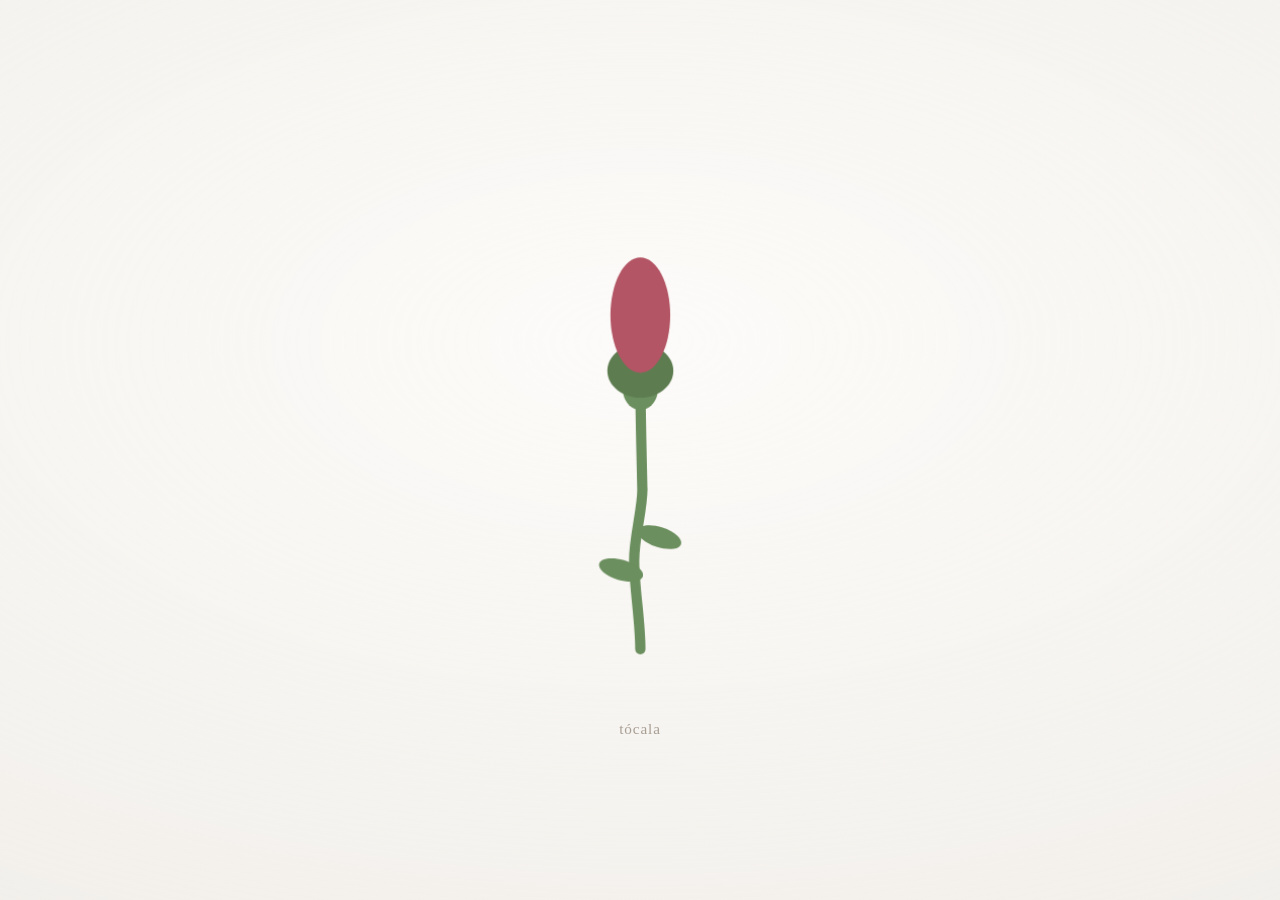
==== index.html @ 5e754fbf "Una flor para Annie Página estática: un capullo que florece al tocarlo y revela el mensaje.  - lotti" ====
<!doctype html>
<html lang="es">
<head>
<meta charset="utf-8">
<meta name="viewport" content="width=device-width, initial-scale=1, viewport-fit=cover">
<title>Para Annie</title>

<!-- El preview del enlace no revela el mensaje a propósito: si WhatsApp lo
     mostrara en el chat, abrir la página ya no descubriría nada. -->
<meta name="description" content="tócala.">
<meta property="og:type" content="website">
<meta property="og:title" content="Para Annie">
<meta property="og:description" content="tócala.">
<meta property="og:image" content="https://REEMPLAZAR.github.io/annie/assets/preview.png">
<meta property="og:image:width" content="1200">
<meta property="og:image:height" content="630">
<meta property="og:url" content="https://REEMPLAZAR.github.io/annie/">
<meta name="twitter:card" content="summary_large_image">
<meta name="theme-color" content="#faf7f2">

<link rel="icon" href="assets/icon.svg" type="image/svg+xml">
<link rel="stylesheet" href="styles.css">
</head>
<body>

<main class="stage" id="stage">

  <button class="bud" id="bud" type="button">
    <span class="bud__art" id="art" aria-hidden="true"></span>
    <span class="visually-hidden">Tocar para que la flor florezca</span>
  </button>

  <div class="reveal">
    <p class="hint" id="hint" aria-hidden="true">tócala</p>

    <div class="message" id="message" role="status">
      <!-- MENSAJE — edita, quita o añade líneas aquí; se escalonan solas.
           El &nbsp; impide que "10" quede huérfano al final de una línea. -->
      <p>¡Felices 10&nbsp;meses, Annie!</p>
      <!-- /MENSAJE -->
    </div>
  </div>

</main>

<script src="vendor/lottie.min.js"></script>
<script src="app.js"></script>
</body>
</html>
---- styles.css ----
/* Una flor para Annie
   Regla de diseño: la flor es lo grande, todo lo demás es pequeño y callado.
   Un solo color de fondo, una sola familia tipográfica, cero adornos. */

*, *::before, *::after { box-sizing: border-box; }

:root {
  --paper:  #faf7f2;   /* blanco cálido de papel */
  --ink:    #3a332e;   /* marrón muy oscuro, no negro */
  --faint:  #a89e93;   /* para el 'tócala' */
  --bloom-ms: 2400ms;
}

html, body { height: 100%; }

body {
  margin: 0;
  background: var(--paper);
  color: var(--ink);
  font-family: "Iowan Old Style", "Palatino Linotype", Palatino, "Book Antiqua",
               Georgia, "Times New Roman", serif;
  -webkit-font-smoothing: antialiased;
  text-rendering: optimizeLegibility;
  overflow: hidden;                 /* nunca hay scroll: todo cabe en pantalla */
}

/* Viñeta casi imperceptible: da profundidad sin leerse como degradado.
   z-index explícito en ambos: al ser 'fixed' esta capa es un elemento
   posicionado y, sin esto, se pinta POR ENCIMA del contenido estático y
   cubre la flor con un velo blanco del 55%. */
body::before {
  content: "";
  position: fixed;
  inset: 0;
  z-index: 0;
  pointer-events: none;
  background: radial-gradient(120% 90% at 50% 38%,
              rgba(255,255,255,.55) 0%, rgba(58,51,46,.05) 100%);
}

/* ---------------------------------------------------------------- escenario */

.stage {
  position: relative;
  z-index: 1;                       /* por encima de la viñeta (ver body::before) */
  min-height: 100dvh;               /* dvh, no vh: la barra del móvil no recorta */
  display: flex;
  flex-direction: column;
  align-items: center;
  justify-content: center;
  gap: clamp(1.25rem, 4dvh, 2.5rem);
  padding: max(1.5rem, env(safe-area-inset-top))
           1.5rem
           max(1.5rem, env(safe-area-inset-bottom));

  opacity: 0;                       /* entra cuando la animación está lista */
  transition: opacity 700ms ease;
}
.stage.is-ready { opacity: 1; }

/* -------------------------------------------------------------------- flor */

.bud {
  appearance: none;
  -webkit-tap-highlight-color: transparent;
  touch-action: manipulation;
  background: none;
  border: 0;
  padding: 0;
  margin: 0;
  cursor: pointer;
  display: block;
  border-radius: 50%;
}
.is-bloomed .bud { cursor: default; }

.bud:focus-visible {
  outline: 2px solid var(--faint);
  outline-offset: 12px;
}

.bud__art {
  display: block;
  /* --ar lo escribe app.js con la proporción real del Lottie (w/h). Un lienzo
     cuadrado con una flor alta y estrecha se queda pequeño, porque 'meet' la
     limita por el ancho y sobra sitio a los lados. Leyendo la proporción del
     JSON, el hueco se ajusta solo a la flor que haya, sea cual sea. */
  aspect-ratio: var(--ar, 1);
  width: min(88vw, calc(58dvh * var(--ar, 1)));
  /* Un único dueño para la transformación: el rAF de app.js escribe --settle,
     que combina la respiración del capullo y el asentamiento de la floración.
     Con una animación CSS aquí, quitarla al tocar daba un salto de escala
     visible justo en el instante del toque. */
  transform: scale(var(--settle, 1));
  will-change: transform;
}
.bud__art svg { display: block; width: 100%; height: 100%; }

/* ------------------------------------------------- pista y mensaje, apilados */

/* Ambos ocupan la misma celda: el mensaje sustituye a 'tócala' sin que
   nada se mueva de sitio. */
.reveal {
  display: grid;
  /* 34ch deja el saludo en una sola línea y sigue siendo una medida sana si
     algún día el mensaje crece a un par de párrafos. */
  width: min(34ch, 88vw);
}
.reveal > * { grid-area: 1 / 1; align-self: center; }

.hint {
  margin: 0;
  justify-self: center;
  font-size: .95rem;
  letter-spacing: .06em;
  color: var(--faint);
  transition: opacity 500ms ease;
}
.is-blooming .hint,
.is-bloomed  .hint { opacity: 0; }

.message { pointer-events: none; }

.message p {
  margin: 0 0 .55em;
  font-size: clamp(1.2rem, 4.6vw, 1.6rem);
  line-height: 1.55;
  text-wrap: balance;

  opacity: 0;
  transform: translateY(8px);
  transition: opacity 520ms ease, transform 520ms cubic-bezier(.2,.7,.2,1);
  transition-delay: calc(var(--i, 0) * 120ms);
}
.message p:last-child { margin-bottom: 0; }

.is-bloomed .message p {
  opacity: 1;
  transform: none;
}

/* --------------------------------------------------------------- utilidades */

.visually-hidden {
  position: absolute;
  width: 1px; height: 1px;
  margin: -1px; padding: 0;
  overflow: hidden;
  clip-path: inset(50%);
  white-space: nowrap;
}

/* Sin animación: se abre ya florecida, sin pedir interacción.
   (app.js además no arranca la respiración ni el tween.) */
@media (prefers-reduced-motion: reduce) {
  .stage, .hint, .message p { transition: none; }
  .bud { cursor: default; }
}
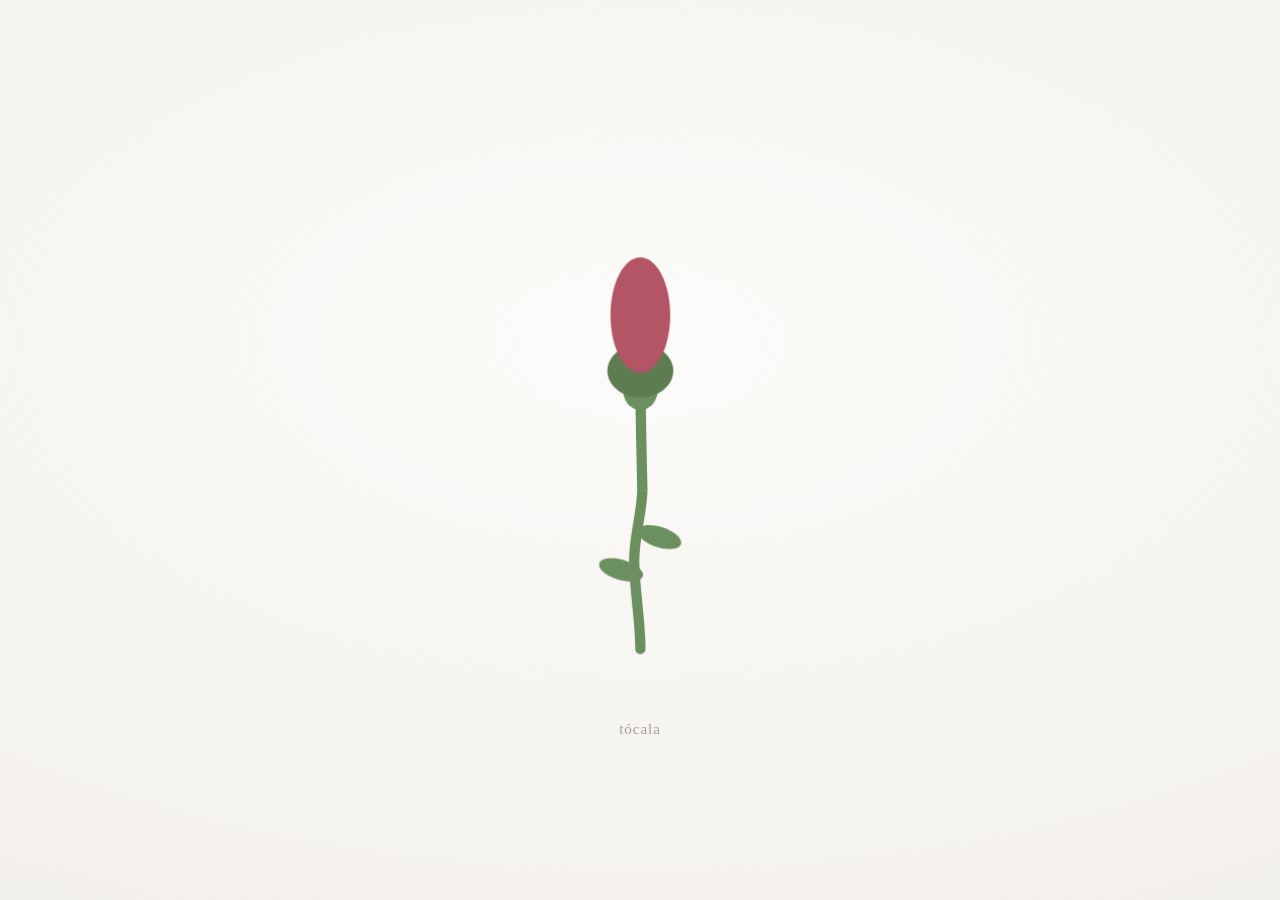
==== commit 1271848d: "Fijar la URL de publicacion (juandi9585.github.io/annie) og:image y og:url tienen que ser absolutas:" ====
--- a/index.html
+++ b/index.html
@@ -11,10 +11,10 @@
 <meta property="og:type" content="website">
 <meta property="og:title" content="Para Annie">
 <meta property="og:description" content="tócala.">
-<meta property="og:image" content="https://REEMPLAZAR.github.io/annie/assets/preview.png">
+<meta property="og:image" content="https://juandi9585.github.io/annie/assets/preview.png">
 <meta property="og:image:width" content="1200">
 <meta property="og:image:height" content="630">
-<meta property="og:url" content="https://REEMPLAZAR.github.io/annie/">
+<meta property="og:url" content="https://juandi9585.github.io/annie/">
 <meta name="twitter:card" content="summary_large_image">
 <meta name="theme-color" content="#faf7f2">
 
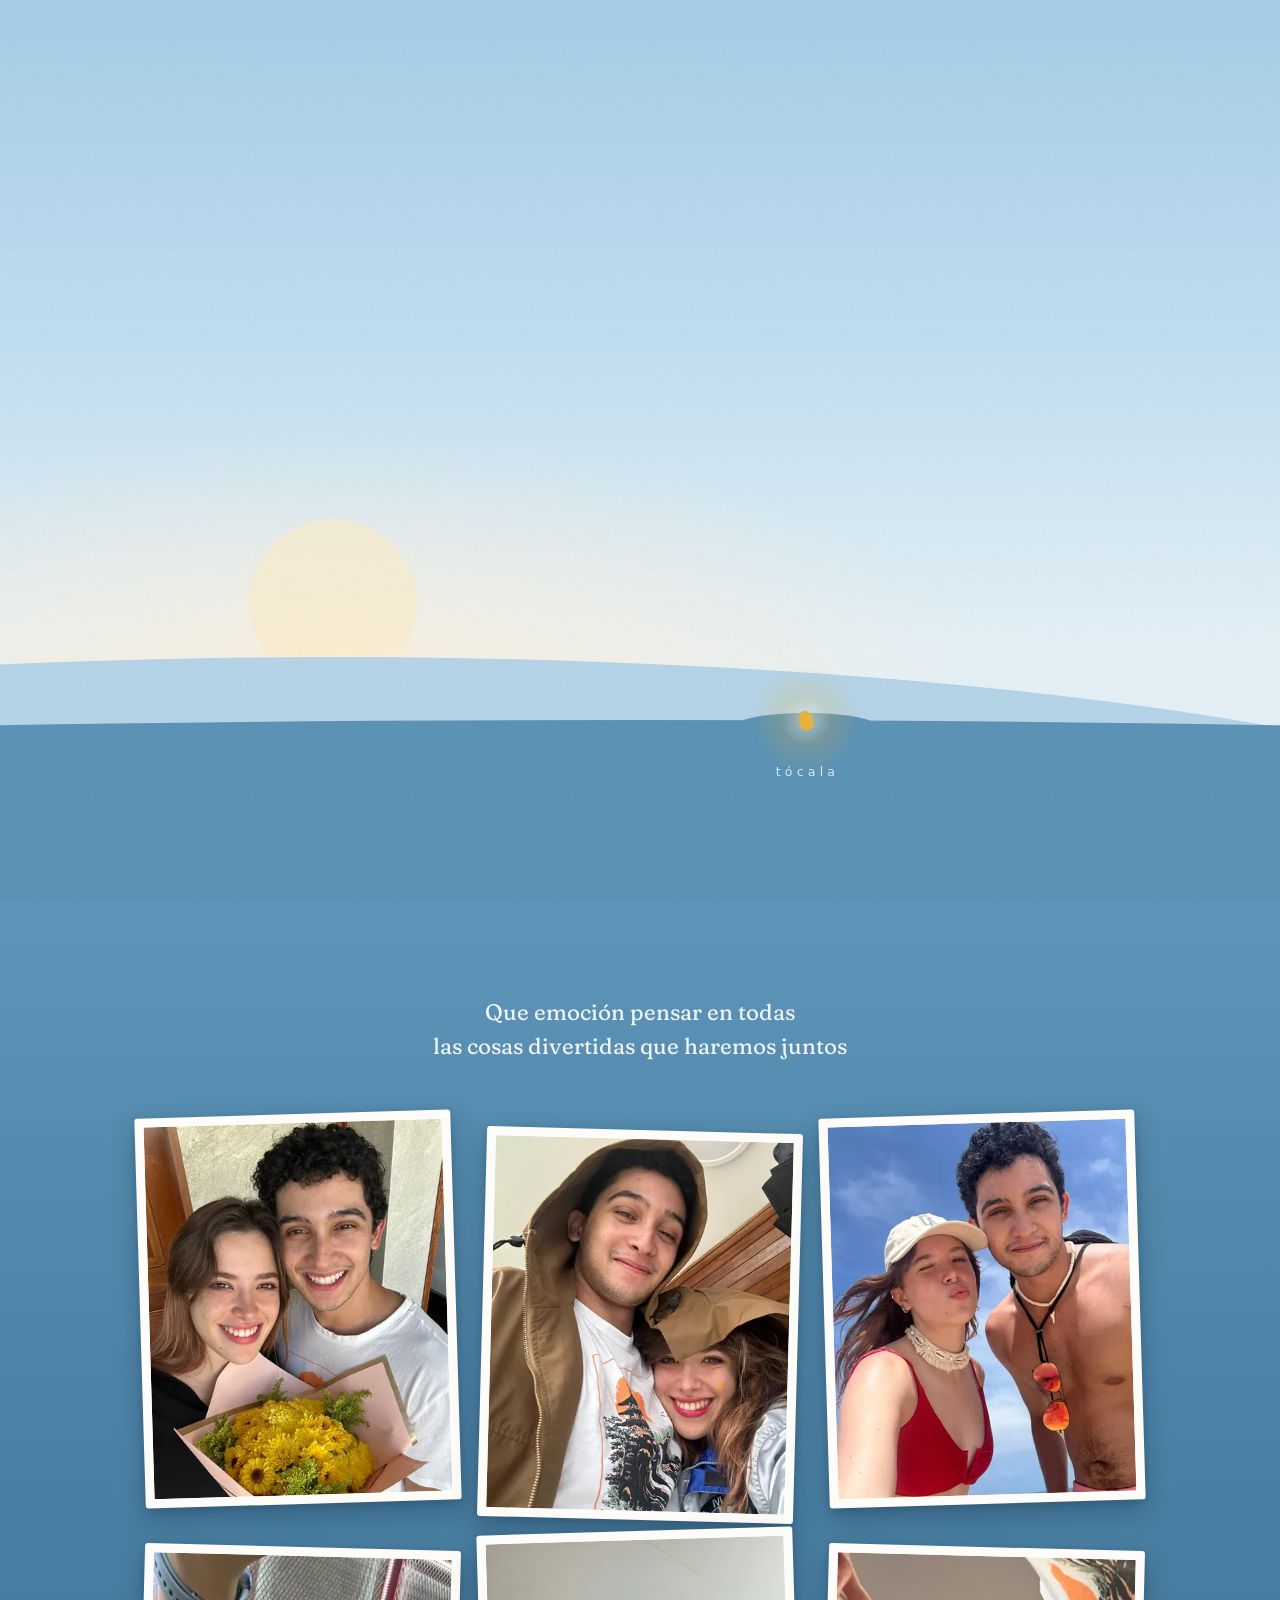
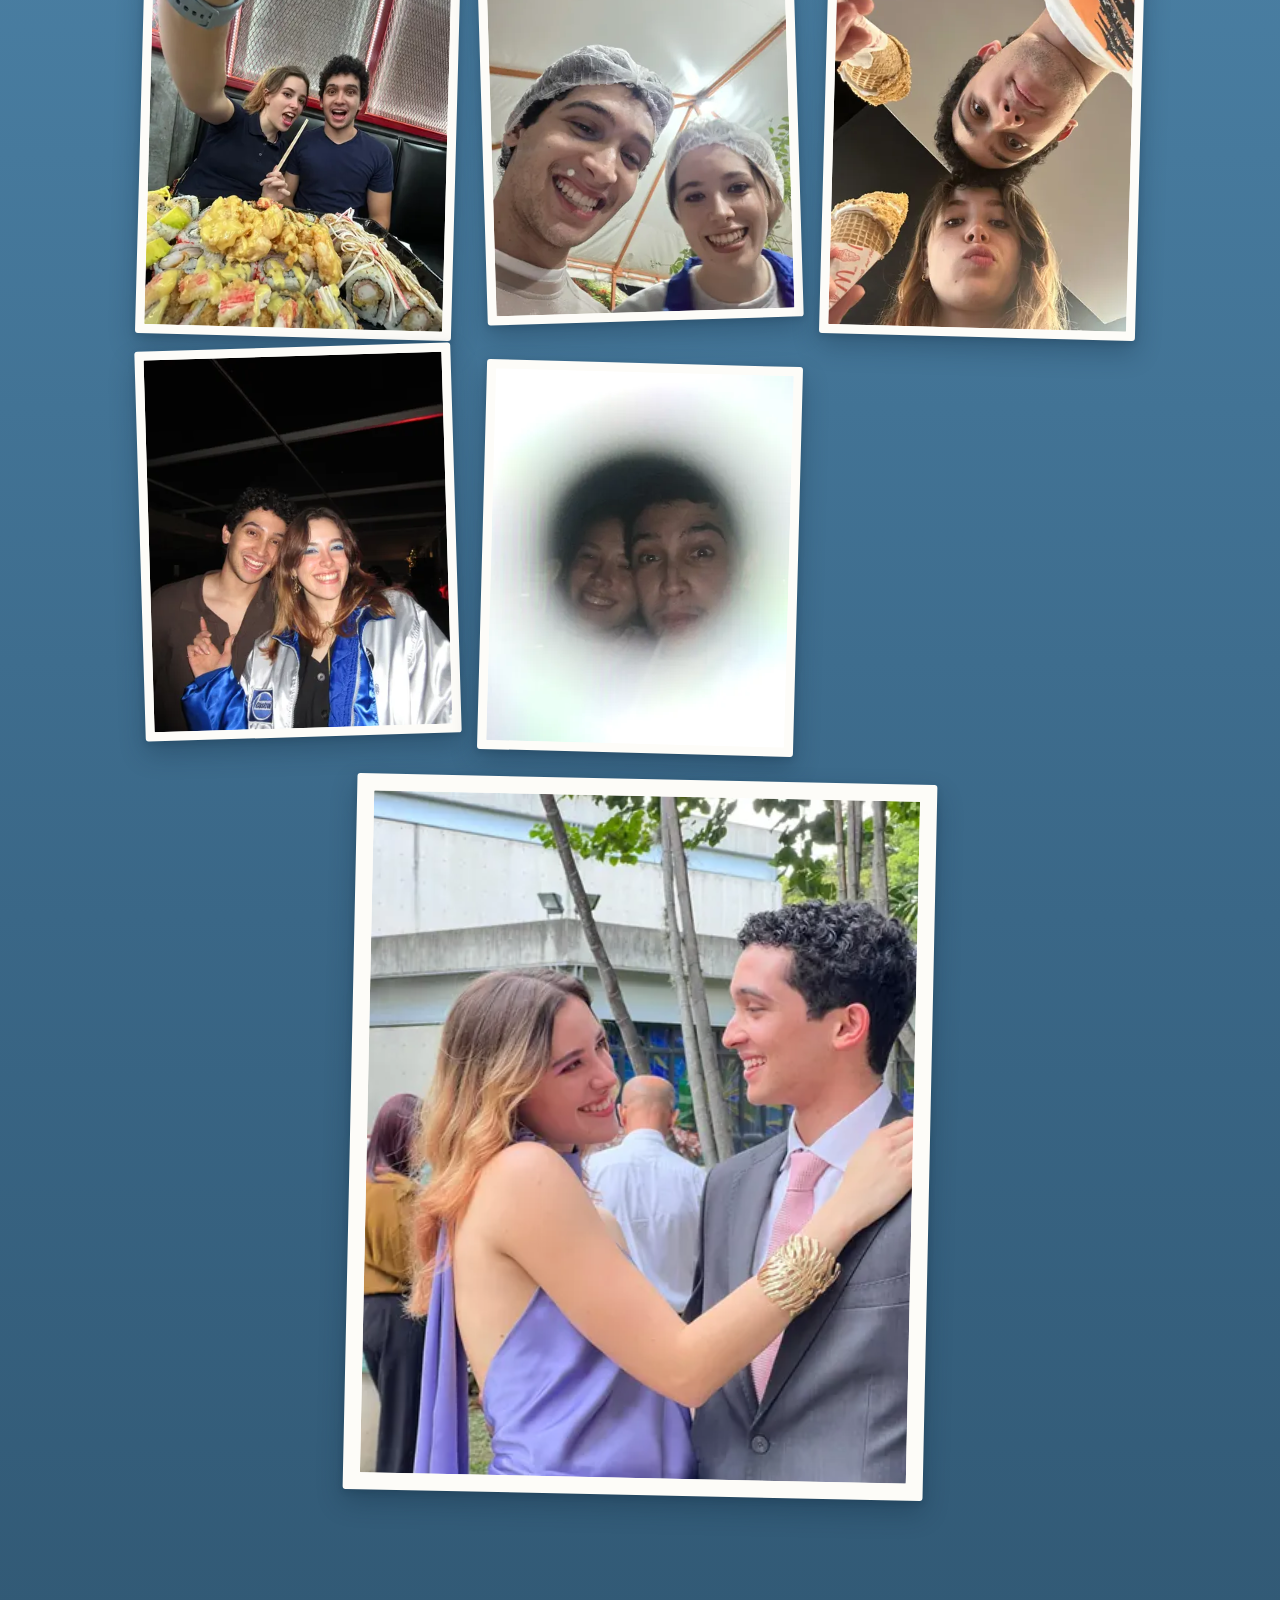
==== commit 92db1c2f: "Escena de cielo y semilla, mensaje en dos actos, y diez toques con recuerdos Rediseño completo sobre" ====
--- a/index.html
+++ b/index.html
@@ -5,43 +5,172 @@
 <meta name="viewport" content="width=device-width, initial-scale=1, viewport-fit=cover">
 <title>Para Annie</title>
 
-<!-- El preview del enlace no revela el mensaje a propósito: si WhatsApp lo
-     mostrara en el chat, abrir la página ya no descubriría nada. -->
+<!-- El preview del enlace no revela nada a propósito: si WhatsApp mostrara el
+     mensaje o las fotos en el chat, abrir la página ya no descubriría nada. -->
 <meta name="description" content="tócala.">
 <meta property="og:type" content="website">
 <meta property="og:title" content="Para Annie">
 <meta property="og:description" content="tócala.">
-<meta property="og:image" content="https://juandi9585.github.io/annie/assets/preview.png">
+<meta property="og:image" content="https://juandi9585.github.io/annie/assets/preview.jpg">
+<meta property="og:image:type" content="image/jpeg">
 <meta property="og:image:width" content="1200">
 <meta property="og:image:height" content="630">
 <meta property="og:url" content="https://juandi9585.github.io/annie/">
 <meta name="twitter:card" content="summary_large_image">
-<meta name="theme-color" content="#faf7f2">
+<meta name="theme-color" content="#a6cfe9">
 
 <link rel="icon" href="assets/icon.svg" type="image/svg+xml">
+<!-- La tipografía es del propio dominio: precargarla evita que el mensaje
+     aparezca un instante con la serif del sistema y salte al asentarse. -->
+<link rel="preload" href="assets/fonts/fraunces-display.woff2" as="font" type="font/woff2" crossorigin>
+<link rel="preload" href="assets/fonts/fraunces-texto.woff2" as="font" type="font/woff2" crossorigin>
 <link rel="stylesheet" href="styles.css">
 </head>
 <body>
 
-<main class="stage" id="stage">
+<main class="escena" id="escena">
 
-  <button class="bud" id="bud" type="button">
-    <span class="bud__art" id="art" aria-hidden="true"></span>
-    <span class="visually-hidden">Tocar para que la flor florezca</span>
+  <!-- Cielo, sol, lomas y tierra: decoración pura, sin nada que leer ni tocar.
+       El sol va antes que la loma lejana porque tiene que quedar detrás. -->
+  <div class="sol" aria-hidden="true"></div>
+  <div class="loma loma--lejos" aria-hidden="true"></div>
+
+  <!-- La flor vive por debajo de la tierra en el orden de pintado: su base
+       queda oculta tras la loma cercana, así el tallo sale del suelo en vez
+       de estar apoyado encima. -->
+  <div class="flor" id="flor" aria-hidden="true"></div>
+
+  <div class="loma loma--cerca" aria-hidden="true"></div>
+  <div class="monticulo" id="monticulo" aria-hidden="true"></div>
+
+  <!-- La luz del suelo. Va suelta y no dentro del botón porque tiene que
+       seguir ahí cuando la semilla ya se ha hundido: a partir de la primera
+       foto, lo que se carga a cada toque es la tierra. -->
+  <div class="brillo" aria-hidden="true"></div>
+
+  <button class="semilla" id="semilla" type="button">
+    <span class="semilla__cuerpo" aria-hidden="true"></span>
+    <span class="visually-hidden">Tocar la semilla</span>
   </button>
 
-  <div class="reveal">
-    <p class="hint" id="hint" aria-hidden="true">tócala</p>
+  <!-- Toma el relevo cuando la semilla se hunde: a partir de ahí vale tocar
+       en cualquier parte de la pantalla. -->
+  <button class="toque" id="toque" type="button" hidden>
+    <span class="visually-hidden" id="toqueTexto">Tocar otra vez</span>
+  </button>
 
-    <div class="message" id="message" role="status">
-      <!-- MENSAJE — edita, quita o añade líneas aquí; se escalonan solas.
-           El &nbsp; impide que "10" quede huérfano al final de una línea. -->
-      <p>¡Felices 10&nbsp;meses, Annie!</p>
-      <!-- /MENSAJE -->
-    </div>
+  <p class="pista" id="pista" aria-hidden="true">tócala</p>
+
+  <!-- ══════════════════════════════════════════════════════════════════════
+       LAS FOTOS QUE DISPARA LA SEMILLA.
+
+       Una por fase: salen de la tierra cada tres toques, en este orden. La
+       anterior se va cuando llega la siguiente, así que siempre hay una sola
+       en el cielo.
+
+       Para cambiarlas: pon otro archivo en data-foto. Si añades o quitas
+       <div class="recuerdo">, app.js se adapta solo — pero recuerda que el
+       número de fases (y por tanto de toques) sale de cuántos haya aquí.
+       ═══════════════════════════════════════════════════════════════════ -->
+
+  <div class="recuerdos" id="recuerdos" aria-hidden="true">
+    <div class="recuerdo" data-foto="assets/fotos/01-abrazo.webp"></div>
+    <div class="recuerdo" data-foto="assets/fotos/02-playa.webp"></div>
+    <div class="recuerdo" data-foto="assets/fotos/03-ramo.webp"></div>
   </div>
 
+  <!-- ══════════════════════════════════════════════════════════════════════
+       EL MENSAJE.  Es lo único de este archivo que hace falta tocar.
+
+       · titulo — corto. Es un grito, no una frase. Dos líneas como mucho.
+       · carta  — aquí caben dos o tres frases sin que se rompa nada: la flor
+                  se encoge sola para dejarles sitio (lo hace ajustarFlor()
+                  en app.js). Si te alargas mucho más, la flor toca su tamaño
+                  mínimo y el texto empieza a acercársele: esa es la señal de
+                  que el resto va en el jardín, no aquí.
+       · &nbsp; — espacio que no se parte. "10&nbsp;meses" evita que el 10 se
+                  quede solo al final de una línea. Úsalo donde te moleste el
+                  corte.
+       · Puedes añadir más párrafos <p class="carta">: entran escalonados,
+         uno detrás de otro, sin tocar CSS ni JS.
+       ═══════════════════════════════════════════════════════════════════ -->
+
+  <div class="mensaje" id="mensaje" role="status">
+
+    <p class="titulo">¡Felices 10&nbsp;meses, Annie!</p>
+
+    <p class="carta">Te adoro bebi, eres lo mejor que me ha pasado en la vida.</p>
+
+  </div>
+
+  <!-- ═══════════════════════════ fin del mensaje ══════════════════════ -->
+
+  <!-- Aparece cuando el mensaje ya está puesto, y sólo entonces se desbloquea
+       el scroll: hasta ese momento la página es una sola pantalla. -->
+  <a class="bajar" id="bajar" href="#jardin" hidden>
+    <span>hay más</span>
+    <span class="bajar__flecha" aria-hidden="true"></span>
+  </a>
+
 </main>
+
+
+<!-- ════════════════════════════════════════════════════════════════════════
+     EL JARDÍN.  La segunda pantalla, bajo tierra: lo que hay debajo de la
+     flor son los recuerdos que la alimentaron.
+
+     Para cambiar las fotos: edita esta lista. Cada una necesita las dos
+     versiones que genera tools/fotos.py — la -mini para la rejilla y la
+     grande en data-grande, que sólo se descarga si Annie la toca.
+     ════════════════════════════════════════════════════════════════════ -->
+
+<!-- inert además de aria-hidden: aria-hidden no impide tabular hasta las
+     fotos, e ir a parar con el teclado a una pantalla que todavía no
+     existe sería un buen destrozo de la sorpresa. -->
+<section class="jardin" id="jardin" aria-hidden="true" inert>
+
+  <!-- Esta frase la escribí yo de relleno: cámbiala por la tuya. El <br>
+       fuerza el corte de línea donde quieras. -->
+  <p class="jardin__intro">Que emoción pensar en todas<br>las cosas divertidas que haremos juntos</p>
+
+  <!-- El orden importa en dos sitios: la primera abre (el ramo amarillo, que
+       rima con la flor de arriba) y la ÚLTIMA cierra — si son impares, la que
+       queda sola se centra y sale más grande. Por eso ahí va una buena. -->
+  <ul class="jardin__rejilla">
+    <li><button class="copia" type="button" data-grande="assets/fotos/03-ramo.webp">
+      <img src="assets/fotos/03-ramo-mini.webp" alt="Annie y yo con un ramo de flores amarillas" width="400" height="500" loading="lazy"></button></li>
+    <li><button class="copia" type="button" data-grande="assets/fotos/01-abrazo.webp">
+      <img src="assets/fotos/01-abrazo-mini.webp" alt="Annie y yo abrazados" width="400" height="500" loading="lazy"></button></li>
+    <li><button class="copia" type="button" data-grande="assets/fotos/02-playa.webp">
+      <img src="assets/fotos/02-playa-mini.webp" alt="Annie y yo en la playa" width="400" height="500" loading="lazy"></button></li>
+    <li><button class="copia" type="button" data-grande="assets/fotos/05-sushi.webp">
+      <img src="assets/fotos/05-sushi-mini.webp" alt="Annie y yo con una torre de sushi" width="400" height="500" loading="lazy"></button></li>
+    <li><button class="copia" type="button" data-grande="assets/fotos/06-gorros.webp">
+      <img src="assets/fotos/06-gorros-mini.webp" alt="Annie y yo con gorros de red" width="400" height="500" loading="lazy"></button></li>
+    <li><button class="copia" type="button" data-grande="assets/fotos/08-helados.webp">
+      <img src="assets/fotos/08-helados-mini.webp" alt="Annie y yo con helados" width="400" height="500" loading="lazy"></button></li>
+    <li><button class="copia" type="button" data-grande="assets/fotos/07-noche.webp">
+      <img src="assets/fotos/07-noche-mini.webp" alt="Annie y yo de noche" width="400" height="500" loading="lazy"></button></li>
+    <li><button class="copia" type="button" data-grande="assets/fotos/09-juntos.webp">
+      <img src="assets/fotos/09-juntos-mini.webp" alt="Annie y yo juntos" width="400" height="500" loading="lazy"></button></li>
+    <li><button class="copia" type="button" data-grande="assets/fotos/04-vestido.webp">
+      <img src="assets/fotos/04-vestido-mini.webp" alt="Annie y yo abrazados, ella de vestido lila" width="400" height="500" loading="lazy"></button></li>
+  </ul>
+
+</section>
+
+<!-- ═══════════════════════════ fin del jardín ═══════════════════════════ -->
+
+
+<!-- La foto a pantalla completa. Vacío hasta que Annie toca una copia. -->
+<div class="lupa" id="lupa" hidden>
+  <button class="lupa__cerrar" id="lupaCerrar" type="button">
+    <span class="visually-hidden">Cerrar la foto</span>
+  </button>
+  <img class="lupa__foto" id="lupaFoto" alt="">
+</div>
+
+<div class="grano" aria-hidden="true"></div>
 
 <script src="vendor/lottie.min.js"></script>
 <script src="app.js"></script>
--- a/styles.css
+++ b/styles.css
@@ -1,66 +1,325 @@
 /* Una flor para Annie
-   Regla de diseño: la flor es lo grande, todo lo demás es pequeño y callado.
-   Un solo color de fondo, una sola familia tipográfica, cero adornos. */
+ *
+ * La escena es de papel recortado: cielo, una loma en bruma, tierra, y una
+ * semilla encima. Todo plano, sin sombras ni relieve, porque lo único que
+ * tiene volumen es la flor cuando sale.
+ *
+ * Regla de composición: la flor CRECE DESDE UN PUNTO (el Lottie escala desde
+ * el 54,2% / 88,3% de su lienzo). Ese punto es el ancla de toda la página: ahí
+ * está la semilla, ahí pasa la línea del horizonte y desde ahí se mide todo.
+ */
 
 *, *::before, *::after { box-sizing: border-box; }
 
+/* Sin esto, el atributo hidden no sirve de nada aquí: .bajar y .lupa declaran
+   display:grid, y una clase propia le gana al display:none del navegador. El
+   jardín se abriría solo antes de tiempo. */
+[hidden] { display: none !important; }
+
 :root {
-  --paper:  #faf7f2;   /* blanco cálido de papel */
-  --ink:    #3a332e;   /* marrón muy oscuro, no negro */
-  --faint:  #a89e93;   /* para el 'tócala' */
-  --bloom-ms: 2400ms;
-}
-
-html, body { height: 100%; }
+  /* --- cielo, de arriba abajo --- */
+  --cielo-cenit:  #a6cfe9;   /* celeste pastel, lo más saturado de la página */
+  --cielo-medio:  #c3e0f2;
+  --cielo-bajo:   #e6f2f8;
+  --calor-rgb:  253, 242, 223;  /* el calor del horizonte. En componentes, no
+                                   en hex, porque el degradado lo necesita con
+                                   alfa y rgba() no acepta un hex de variable. */
+
+  /* --- tierra --- */
+  --bruma:        #b6d6ea;   /* loma lejana: azul de lejanía, no otro color */
+  --tierra:       #5d94b7;
+  --sol:          #fdeecb;
+
+  /* --- tinta y acento --- */
+  --tinta:        #21455f;
+  --sobre-tierra: #d9ecf7;   /* lo poco que se escribe sobre el suelo */
+  --miel-rgb:   232, 181, 63;   /* la semilla: el amarillo de la flor,
+                                   prometido antes de que exista */
+
+  /* --- geometría de la escena --- */
+  --eje:          50%;       /* la vertical donde se siembra: semilla, montículo
+                                y flor cuelgan de aquí. En pantalla ancha se
+                                descentra para que el mensaje tenga su propio
+                                sitio en vez de caer encima de la flor. */
+  --horizonte:    80%;       /* dónde cae la línea del suelo (y la semilla) */
+  --sol-x:        71%;       /* el sol nunca comparte vertical con el eje */
+
+  /* Dónde aterrizan las fotos que salen de la tierra. Es a propósito el mismo
+     sitio que ocupará luego el mensaje: los recuerdos ocupan el hueco donde
+     van a caer las palabras. */
+  --foto-x:       50%;
+  --foto-y:       42%;
+  /* Los tres limites que hacen falta, en una sola expresion: ancho de
+     pantalla, un tope absoluto, y el alto disponible (la foto es 4:5, asi que
+     su alto es el ancho por 1.25). En movil apaisado manda el tercero. */
+  --foto-ancho:   min(74vw, 310px, 48dvh);
+
+  --flor-alto:    68dvh;     /* alto del LIENZO del Lottie, no de la flor */
+  /* Cuánto puede sobresalir ese lienzo de la pantalla. Esta flor sólo ocupa
+     el 40% central de su lienzo cuadrado, así que limitarlo a 100vw la dejaba
+     diminuta. Si cambias de animación por una que llene su lienzo, baja esto. */
+  --flor-ancho:   150vw;
+}
+
+/* Fraunces en sus DOS cortes ópticos, que es de donde le viene el carácter a
+   esta página: el mismo dibujo de letra afinado para dos tamaños distintos.
+
+     Display — opsz 144 / wght 600 / SOFT 100 / WONK 1. Contrastada y algo
+               torcida. Perfecta a 40 px, ilegible a 17.
+     Texto   — opsz 14 / wght 400 / SOFT 100 / WONK 0. Trazo más parejo y sin
+               las formas raras, que a tamaño de párrafo estorban.
+
+   Son instancias estáticas: se descargaron ya fijadas desde Google Fonts, así
+   que no llevan ejes variables y pesan 18 KB cada una en vez de 121.
+   Servidas desde el propio dominio, como lottie.min.js: la página no depende
+   de que un tercero siga sirviendo esa ruta dentro de unos años.
+   Cada latin-ext sólo se descarga si el texto llega a necesitarlo. */
+@font-face {
+  font-family: "Fraunces Display";
+  src: url("assets/fonts/fraunces-display.woff2") format("woff2");
+  font-weight: 600;
+  font-style: normal;
+  font-display: swap;
+  unicode-range: U+0000-00FF, U+0131, U+0152-0153, U+02BB-02BC, U+02C6, U+02DA,
+                 U+02DC, U+0304, U+0308, U+0329, U+2000-206F, U+20AC, U+2122,
+                 U+2191, U+2193, U+2212, U+2215, U+FEFF, U+FFFD;
+}
+@font-face {
+  font-family: "Fraunces Display";
+  src: url("assets/fonts/fraunces-display-ext.woff2") format("woff2");
+  font-weight: 600;
+  font-style: normal;
+  font-display: swap;
+  unicode-range: U+0100-02BA, U+02BD-02C5, U+02C7-02CC, U+02CE-02D7, U+02DD-02FF,
+                 U+0304, U+0308, U+0329, U+1D00-1DBF, U+1E00-1E9F, U+1EF2-1EFF,
+                 U+2020, U+20A0-20AB, U+20AD-20C0, U+2113, U+2C60-2C7F, U+A720-A7FF;
+}
+@font-face {
+  font-family: "Fraunces Texto";
+  src: url("assets/fonts/fraunces-texto.woff2") format("woff2");
+  font-weight: 400;
+  font-style: normal;
+  font-display: swap;
+  unicode-range: U+0000-00FF, U+0131, U+0152-0153, U+02BB-02BC, U+02C6, U+02DA,
+                 U+02DC, U+0304, U+0308, U+0329, U+2000-206F, U+20AC, U+2122,
+                 U+2191, U+2193, U+2212, U+2215, U+FEFF, U+FFFD;
+}
+@font-face {
+  font-family: "Fraunces Texto";
+  src: url("assets/fonts/fraunces-texto-ext.woff2") format("woff2");
+  font-weight: 400;
+  font-style: normal;
+  font-display: swap;
+  unicode-range: U+0100-02BA, U+02BD-02C5, U+02C7-02CC, U+02CE-02D7, U+02DD-02FF,
+                 U+0304, U+0308, U+0329, U+1D00-1DBF, U+1E00-1E9F, U+1EF2-1EFF,
+                 U+2020, U+20A0-20AB, U+20AD-20C0, U+2113, U+2C60-2C7F, U+A720-A7FF;
+}
+
+html { scroll-behavior: smooth; }
+html, body { min-height: 100%; }
 
 body {
   margin: 0;
-  background: var(--paper);
-  color: var(--ink);
-  font-family: "Iowan Old Style", "Palatino Linotype", Palatino, "Book Antiqua",
-               Georgia, "Times New Roman", serif;
+  color: var(--tinta);
+  /* La pagina es UNA pantalla hasta que la flor sale. El jardin existe en el
+     HTML desde el principio pero queda recortado: hasta que no hay mensaje no
+     hay nada que buscar ahi abajo, y un scroll disponible antes de tiempo se
+     lleva por delante la sorpresa. app.js pone .is-abierto al terminar. */
+  overflow: hidden;
   -webkit-font-smoothing: antialiased;
   text-rendering: optimizeLegibility;
-  overflow: hidden;                 /* nunca hay scroll: todo cabe en pantalla */
-}
-
-/* Viñeta casi imperceptible: da profundidad sin leerse como degradado.
-   z-index explícito en ambos: al ser 'fixed' esta capa es un elemento
-   posicionado y, sin esto, se pinta POR ENCIMA del contenido estático y
-   cubre la flor con un velo blanco del 55%. */
-body::before {
-  content: "";
-  position: fixed;
-  inset: 0;
+
+  /* El cielo va al fondo del body y no a una capa aparte: así cubre también el
+     rebote elástico de iOS.
+
+     Son dos capas. La de abajo es el degradado vertical del cielo. La de
+     arriba es el calor del horizonte, y va CENTRADA EN EL SOL en vez de ser
+     una banda de lado a lado: con la banda, al mover el sol la luz cálida se
+     quedaba en el lado contrario y la escena tenía dos soles contradictorios. */
+  background:
+    radial-gradient(74vw 40dvh at var(--sol-x) calc(var(--horizonte) - 4%),
+      rgba(var(--calor-rgb), .92) 0%,
+      rgba(var(--calor-rgb), 0)  70%) fixed,
+    linear-gradient(180deg,
+      var(--cielo-cenit) 0%,
+      var(--cielo-medio) 38%,
+      var(--cielo-bajo)  72%,
+      var(--cielo-bajo)  100%) fixed;
+}
+
+/* El orden importa: .lupa-abierta va despues para ganarle a .is-abierto y
+   congelar el fondo mientras se mira una foto a pantalla completa. */
+body.is-abierto    { overflow: visible; }
+body.lupa-abierta  { overflow: hidden; }
+
+/* --------------------------------------------------------------- escenario */
+
+.escena {
+  position: relative;
+  height: 100dvh;                   /* dvh, no vh: la barra del móvil no recorta */
+  overflow: hidden;
+
+  opacity: 0;                       /* entra cuando la animación está lista */
+  transition: opacity 800ms ease;
+}
+.escena.is-ready { opacity: 1; }
+
+/* --------------------------------------------------------------- el sol */
+
+/* Un disco de canto duro, casi del mismo valor que el cielo: no es un motivo,
+   es de dónde viene la luz cálida del horizonte y de dónde saca su color la
+   semilla. Descentrado a propósito — un sol en el eje convertiría la escena
+   en un logotipo. La loma lejana le come el pie. */
+.sol {
+  position: absolute;
   z-index: 0;
+  left: var(--sol-x);
+  top: calc(var(--horizonte) - 13%);
+  width: min(34vw, 168px);
+  aspect-ratio: 1;
+  transform: translate(-50%, -50%);
+  border-radius: 50%;
+  background: var(--sol);
+  opacity: .62;
   pointer-events: none;
-  background: radial-gradient(120% 90% at 50% 38%,
-              rgba(255,255,255,.55) 0%, rgba(58,51,46,.05) 100%);
-}
-
-/* ---------------------------------------------------------------- escenario */
-
-.stage {
-  position: relative;
-  z-index: 1;                       /* por encima de la viñeta (ver body::before) */
-  min-height: 100dvh;               /* dvh, no vh: la barra del móvil no recorta */
-  display: flex;
-  flex-direction: column;
-  align-items: center;
-  justify-content: center;
-  gap: clamp(1.25rem, 4dvh, 2.5rem);
-  padding: max(1.5rem, env(safe-area-inset-top))
-           1.5rem
-           max(1.5rem, env(safe-area-inset-bottom));
-
-  opacity: 0;                       /* entra cuando la animación está lista */
-  transition: opacity 700ms ease;
-}
-.stage.is-ready { opacity: 1; }
+}
+
+/* -------------------------------------------------------------- las lomas */
+
+/* Truco de arco: un bloque más ancho que la pantalla con el radio superior al
+   100% de su alto da una curva muy tendida que sigue siendo suave a cualquier
+   ancho. Con un <svg> habría que elegir entre deformar la curva o recortarla. */
+.loma {
+  position: absolute;
+  border-radius: 50% 50% 0 0 / 100% 100% 0 0;
+  pointer-events: none;
+}
+
+/* Su cumbre cae a la izquierda, no en el centro: con las dos lomas alineadas
+   en el eje la escena se leía como un planeta pequeño. */
+.loma--lejos {
+  z-index: 1;
+  width: 210%;
+  left: 26%;
+  transform: translateX(-50%);
+  top: calc(var(--horizonte) - 7%);
+  bottom: 0;
+  background: var(--bruma);
+}
+
+.loma--cerca {
+  z-index: 3;
+  width: 420%;                      /* más ancha ⇒ más plana ⇒ se lee cercana */
+  left: 50%;
+  transform: translateX(-50%);
+  top: var(--horizonte);
+  bottom: 0;
+  background: var(--tierra);
+  /* Sin canto claro. Llevaba un border-top de 2px y, en cuanto se desbloquea
+     el scroll, Chrome lo pintaba como una cuña de 135x77 px en la esquina: un
+     borde sobre una elipse de 819x169 no se comporta como una línea. Y de todas
+     formas apenas se veía — el salto de color con la bruma ya marca el canto. */
+}
+
+/* El montículo donde está sembrada la semilla. En reposo es un abultamiento
+   mínimo del suelo; al tocar, es lo primero que se mueve en toda la página:
+   la tierra empuja hacia arriba ANTES de que asome nada. Ese empujón es lo
+   que separa esto de un Lottie reproduciéndose solo.
+
+   Cuelga del eje como la semilla, no de la loma: así los tres se mueven
+   juntos al descentrar la escena. Va después de .loma--cerca en el HTML y con
+   su mismo z-index, para pintarse justo encima. */
+.monticulo {
+  position: absolute;
+  z-index: 3;
+  left: var(--eje);
+  top: calc(var(--horizonte) - 7px);
+  width: 140px;
+  height: 26px;
+  margin-left: -70px;
+  border-radius: 50%;
+  background: var(--tierra);
+  /* Sin el canto claro de la loma: aquí la tierra no está cortada a cuchillo,
+     está abultada, y la línea de luz lo convertía en una burbuja. */
+  transform-origin: 50% 100%;
+  pointer-events: none;
+}
+/* La clase la pone y la quita app.js en cada estallido, no sólo al florecer:
+   la tierra empuja igual cuando sale una foto que cuando sale la flor. */
+.monticulo.brota { animation: empuje 1100ms cubic-bezier(.3,.7,.3,1); }
+
+@keyframes empuje {
+  0%   { transform: scaleY(1)    translateY(0); }
+  22%  { transform: scaleY(1.55) translateY(-3px); }
+  100% { transform: scaleY(1)    translateY(0); }
+}
 
 /* -------------------------------------------------------------------- flor */
 
-.bud {
+/* El punto de crecimiento del Lottie (--ox / --oy, que escribe app.js) se
+   ancla al horizonte con transform + transform-origin en el MISMO punto: así
+   el tallo nace exactamente donde estaba la semilla, y la escala del
+   asentamiento no lo desplaza. */
+.flor {
+  position: absolute;
+  z-index: 2;
+  left: var(--eje);
+  top: var(--horizonte);
+  /* El ancho sale del alto por la proporción, nunca al revés: si limitáramos
+     con max-width, el SVG se encajaría dentro con márgenes y el punto de
+     crecimiento dejaría de caer en --ox/--oy. */
+  height: min(var(--flor-alto), calc(var(--flor-ancho) / var(--ar, 1)));
+  aspect-ratio: var(--ar, 1);
+
+  transform-origin: var(--ox, 54.2%) var(--oy, 88.3%);
+  /* Un único dueño de la transformación: el rAF de app.js escribe --settle.
+     Con una animación CSS aquí, quitarla al tocar daba un salto visible. */
+  transform: translate(calc(var(--ox, 54.2%) * -1), calc(var(--oy, 88.3%) * -1))
+             scale(var(--settle, 1));
+  will-change: transform;
+  pointer-events: none;
+}
+.flor svg { display: block; width: 100%; height: 100%; }
+
+/* ------------------------------------------------------- la luz del suelo */
+
+/* La luz que respira. Antes del primer toque señala la semilla; después de que
+   la semilla se hunda sigue ahí, porque lo que se carga a cada toque ya no es
+   la semilla sino la tierra. Por eso no está dentro del botón.
+   Su tamaño y su brillo los escribe el rAF de app.js en --halo y --halo-o. */
+.brillo {
+  position: absolute;
+  z-index: 3;                       /* sobre la tierra, bajo la semilla */
+  left: var(--eje);
+  top: var(--horizonte);
+  width: 104px;
+  height: 104px;
+  border-radius: 50%;
+  pointer-events: none;
+  /* Ancho y tenue: tiene que leerse como luz sobre la tierra, no como una
+     pegatina brillante debajo de la semilla. */
+  background: radial-gradient(circle,
+              rgba(var(--calor-rgb), .55) 0%,
+              rgba(var(--miel-rgb),  .20) 30%,
+              rgba(var(--miel-rgb),  0)   66%);
+  opacity: var(--halo-o, .8);
+  transform: translate(-50%, -50%) scale(var(--halo, 1));
+}
+/* Cuando por fin sale la flor, la luz sobra: ya hay algo que mirar. */
+.is-bloomed .brillo {
+  opacity: 0;
+  transition: opacity 900ms ease;
+}
+
+/* ---------------------------------------------------------------- semilla */
+
+.semilla {
+  position: absolute;
+  z-index: 4;
+  left: var(--eje);
+  top: var(--horizonte);
+  transform: translate(-50%, -50%);
+
   appearance: none;
   -webkit-tap-highlight-color: transparent;
   touch-action: manipulation;
@@ -69,74 +328,511 @@
   padding: 0;
   margin: 0;
   cursor: pointer;
+
+  /* 72px de diana para un dibujo de 14: el área táctil no tiene por qué medir
+     lo que mide el objeto. El halo, que sobresale, también recibe el toque. */
+  width: 72px;
+  height: 72px;
+  display: grid;
+  place-items: center;
+  border-radius: 50%;
+
+  transition: opacity 420ms ease, transform 620ms cubic-bezier(.4,0,.6,1);
+}
+/* Con --tinta-tenue el anillo era casi del color de la tierra y desaparecía. */
+.semilla:focus-visible { outline: 3px solid var(--tinta); outline-offset: 2px; }
+
+/* Al hundirse no desaparece: se entierra. Es lo que le pasa de verdad, y pasa
+   en cuanto sale la primera foto — a partir de ahí ya no hay semilla que
+   tocar, se toca la pantalla entera. */
+.is-sembrada .semilla {
+  opacity: 0;
+  transform: translate(-50%, -50%) translateY(9px) scale(.6);
+  pointer-events: none;
+}
+
+.semilla__cuerpo {
+  width: 14px;
+  height: 19px;
+  background: rgb(var(--miel-rgb));
+  /* Almendra: esquinas de arriba más redondas que las de abajo. */
+  border-radius: 52% 52% 46% 46% / 62% 62% 38% 38%;
+  transform: rotate(-14deg) scale(var(--semilla-esc, 1));
+}
+
+/* ------------------------------------------------------- toques a partir
+                                                            de la primera foto */
+
+/* Una diana del tamaño de la pantalla. Aparece cuando la semilla se entierra:
+   a partir de ese momento tocar en cualquier sitio hace avanzar la escena, que
+   es lo que uno hace por instinto con el móvil en la mano. */
+.toque {
+  position: absolute;
+  z-index: 6;
+  inset: 0;
+  appearance: none;
+  -webkit-tap-highlight-color: transparent;
+  touch-action: manipulation;
+  background: none;
+  border: 0;
+  padding: 0;
+  margin: 0;
+  cursor: pointer;
+}
+.toque:focus-visible {
+  outline: 3px solid var(--tinta);
+  outline-offset: -6px;
+}
+
+/* --------------------------------------------------- sacudidas de la carga */
+
+/* Los dos primeros toques de cada fase no sacan nada; si no pasara nada de
+   nada se sentirían rotos. Lo que hacen es tensar: la semilla o la tierra dan
+   un tirón corto y la luz sube un escalón (eso último lo lleva app.js).
+   Reiniciar la animación al vuelo se hace quitando y volviendo a poner la
+   clase, con un reflow forzado en medio. */
+.tiembla { animation: tiron 200ms cubic-bezier(.3,1.6,.5,1); }
+
+@keyframes tiron {
+  0%   { scale: 1; }
+  38%  { scale: 1.22; }
+  100% { scale: 1; }
+}
+
+/* La tierra tiembla distinto: no crece, se estremece a lo ancho. */
+.monticulo.tiembla { animation: temblor 260ms ease-out; }
+
+@keyframes temblor {
+  0%, 100% { translate: 0 0; }
+  25%      { translate: -1.5px -2px; }
+  60%      { translate: 1.5px -1px; }
+}
+
+/* ------------------------------------------------------------ los recuerdos */
+
+/* Las fotos que salen disparadas de la tierra. Sólo hay una en el cielo a la
+   vez: cuando llega la siguiente, la anterior se va hacia arriba. Preferí eso
+   a irlas amontonando en las esquinas — en un móvil, tres fotos a la vez son
+   tres fotos que no se miran. */
+.recuerdos {
+  position: absolute;
+  z-index: 5;
+  inset: 0;
+  pointer-events: none;
+}
+
+.recuerdo {
+  position: absolute;
+  left: var(--foto-x);
+  top: var(--foto-y);
+  width: var(--foto-ancho);
+  aspect-ratio: 4 / 5;
+
+  /* Una copia de papel: marco blanco parejo y una sombra azulada que la
+     separa del cielo. Nada de polaroid con el borde gordo abajo. */
+  padding: 2.4%;
+  background: #fdfcf8;
+  border-radius: 3px;
+  box-shadow: 0 14px 34px rgba(20, 55, 80, .20),
+              0 3px 8px   rgba(20, 55, 80, .12);
+
+  opacity: 0;                       /* no existe hasta que la tierra la escupe */
+  transform: translate(-50%, -50%) rotate(var(--giro, 0deg));
+}
+.recuerdo img {
   display: block;
-  border-radius: 50%;
-}
-.is-bloomed .bud { cursor: default; }
-
-.bud:focus-visible {
-  outline: 2px solid var(--faint);
-  outline-offset: 12px;
-}
-
-.bud__art {
-  display: block;
-  /* --ar lo escribe app.js con la proporción real del Lottie (w/h). Un lienzo
-     cuadrado con una flor alta y estrecha se queda pequeño, porque 'meet' la
-     limita por el ancho y sobra sitio a los lados. Leyendo la proporción del
-     JSON, el hueco se ajusta solo a la flor que haya, sea cual sea. */
-  aspect-ratio: var(--ar, 1);
-  width: min(88vw, calc(58dvh * var(--ar, 1)));
-  /* Un único dueño para la transformación: el rAF de app.js escribe --settle,
-     que combina la respiración del capullo y el asentamiento de la floración.
-     Con una animación CSS aquí, quitarla al tocar daba un salto de escala
-     visible justo en el instante del toque. */
-  transform: scale(var(--settle, 1));
-  will-change: transform;
-}
-.bud__art svg { display: block; width: 100%; height: 100%; }
-
-/* ------------------------------------------------- pista y mensaje, apilados */
-
-/* Ambos ocupan la misma celda: el mensaje sustituye a 'tócala' sin que
-   nada se mueva de sitio. */
-.reveal {
-  display: grid;
-  /* 34ch deja el saludo en una sola línea y sigue siendo una medida sana si
-     algún día el mensaje crece a un par de párrafos. */
-  width: min(34ch, 88vw);
-}
-.reveal > * { grid-area: 1 / 1; align-self: center; }
-
-.hint {
+  width: 100%;
+  height: 100%;
+  object-fit: cover;
+  border-radius: 1px;
+}
+
+/* Cada una cae con su propio ángulo: tres fotos con la misma inclinación
+   parecerían una plantilla. */
+.recuerdo:nth-child(1) { --giro: -2.6deg; }
+.recuerdo:nth-child(2) { --giro:  2.2deg; }
+.recuerdo:nth-child(3) { --giro: -1.6deg; }
+
+/* --lanza-x y --lanza-y los escribe app.js: son el vector de aquí al montículo,
+   en píxeles. En CSS no se puede, porque un porcentaje dentro de translate()
+   mide sobre la propia foto y no sobre la escena. */
+.recuerdo.entra { animation: salir-de-la-tierra 980ms cubic-bezier(.2,.86,.28,1) forwards; }
+.recuerdo.sale  { animation: irse-al-cielo 620ms ease-in forwards; }
+
+@keyframes salir-de-la-tierra {
+  0% {
+    opacity: 0;
+    transform: translate(-50%, -50%)
+               translate(var(--lanza-x, 0px), var(--lanza-y, 240px))
+               scale(.05) rotate(-28deg);
+  }
+  14% { opacity: 1; }
+  /* Se pasa de largo y baja: sin este fotograma sube como un ascensor. */
+  58% {
+    transform: translate(-50%, -50%)
+               translate(calc(var(--lanza-x, 0px) * .1), -32px)
+               scale(1.05) rotate(calc(var(--giro, 0deg) * 1.8));
+  }
+  100% {
+    opacity: 1;
+    transform: translate(-50%, -50%) scale(1) rotate(var(--giro, 0deg));
+  }
+}
+
+@keyframes irse-al-cielo {
+  0% {
+    opacity: 1;
+    transform: translate(-50%, -50%) scale(1) rotate(var(--giro, 0deg));
+  }
+  100% {
+    opacity: 0;
+    transform: translate(-50%, -50%) translateY(-52px)
+               scale(.93) rotate(calc(var(--giro, 0deg) * .3));
+  }
+}
+
+/* ------------------------------------------------------- pista y mensaje */
+
+/* Va DEBAJO de la semilla, sobre la tierra: ahí no se pelea con el sol ni con
+   el cielo, y de paso la franja de suelo deja de ser un vacío. */
+.pista {
+  position: absolute;
+  z-index: 5;
+  left: var(--eje);
+  top: calc(var(--horizonte) + 44px);
+  transform: translateX(-50%);
   margin: 0;
-  justify-self: center;
-  font-size: .95rem;
-  letter-spacing: .06em;
-  color: var(--faint);
-  transition: opacity 500ms ease;
-}
-.is-blooming .hint,
-.is-bloomed  .hint { opacity: 0; }
-
-.message { pointer-events: none; }
-
-.message p {
-  margin: 0 0 .55em;
-  font-size: clamp(1.2rem, 4.6vw, 1.6rem);
-  line-height: 1.55;
+
+  font-family: ui-sans-serif, system-ui, -apple-system, "Segoe UI", Roboto, sans-serif;
+  font-size: .78rem;
+  letter-spacing: .34em;             /* muy abierta: se lee como una etiqueta,
+                                        no como una frase que compita */
+  text-indent: .17em;                /* la mitad del hueco que el tracking deja
+                                        tras la última letra: sin esto el texto
+                                        cae medio hueco a la izquierda del eje */
+  color: var(--sobre-tierra);
+  transition: opacity 400ms ease;
+}
+.is-blooming .pista,
+.is-bloomed  .pista { opacity: 0; }
+
+/* El texto cambia entre fases ("tócala" -> "otra vez" -> ...). Sin este
+   parpadeo el cambio pasa desapercibido y parece que la pista está muerta. */
+.pista.cambia { animation: pista-vuelve 460ms ease; }
+
+@keyframes pista-vuelve {
+  0%   { opacity: 0; translate: 0 4px; }
+  100% { opacity: 1; translate: 0 0; }
+}
+
+/* El mensaje vive en el cielo, encima de donde llegará la flor: la mirada
+   sube con el tallo y aterriza en las palabras. */
+.mensaje {
+  position: absolute;
+  z-index: 5;
+  left: 50%;
+  /* max() con el area segura: en un movil con muesca, un 6% pelado se metia
+     debajo de la barra de estado. */
+  top: max(6%, calc(env(safe-area-inset-top) + 14px));
+  transform: translateX(-50%);
+  width: min(30rem, 86vw);
+  text-align: center;
+  pointer-events: none;
+}
+
+/* Lo que comparten todas las líneas del mensaje: cómo entran. La tipografía
+   va en .titulo y .carta, que con dos clases ganan a este selector. */
+.mensaje p {
+  margin: 0;
+  opacity: 0;
+  transform: translateY(10px);
+  transition: opacity 700ms ease, transform 700ms cubic-bezier(.2,.7,.2,1);
+  transition-delay: calc(var(--i, 0) * 220ms);
+}
+
+.mensaje .titulo {
+  font-family: "Fraunces Display", "Iowan Old Style", "Palatino Linotype",
+               Palatino, Georgia, serif;
+  font-weight: 600;
+  font-size: clamp(2rem, 10.6vw, 3.5rem);
+  line-height: 1.1;
+  letter-spacing: -.012em;
   text-wrap: balance;
-
-  opacity: 0;
-  transform: translateY(8px);
-  transition: opacity 520ms ease, transform 520ms cubic-bezier(.2,.7,.2,1);
-  transition-delay: calc(var(--i, 0) * 120ms);
-}
-.message p:last-child { margin-bottom: 0; }
-
-.is-bloomed .message p {
+}
+
+/* La carta. Medida corta y interlínea ancha: es lo único de la página que se
+   lee de verdad, línea a línea, y no de un vistazo. */
+.mensaje .carta {
+  font-family: "Fraunces Texto", "Iowan Old Style", "Palatino Linotype",
+               Palatino, Georgia, serif;
+  font-weight: 400;
+  font-size: clamp(1.02rem, 4.3vw, 1.22rem);
+  line-height: 1.62;
+  letter-spacing: .002em;
+  text-wrap: pretty;                /* evita la palabra huérfana en la última línea */
+  color: rgba(33, 69, 95, .88);     /* --tinta bajada un punto: no compite con el título */
+
+  max-width: 31ch;                  /* medida cómoda, aunque la caja sea más ancha */
+  margin: .95em auto 0;
+}
+.mensaje .titulo + .carta { margin-top: 1.05em; }
+.mensaje .carta + .carta  { margin-top: .7em; }
+
+.is-bloomed .mensaje p {
   opacity: 1;
   transform: none;
+}
+
+/* --------------------------------------------------------- bajar al jardín */
+
+/* Aparece cuando el mensaje ya está puesto, y sólo entonces app.js desbloquea
+   el scroll. Hasta ese momento la página es una sola pantalla, a propósito. */
+.bajar {
+  position: absolute;
+  z-index: 7;
+  left: 50%;
+  bottom: max(20px, calc(env(safe-area-inset-bottom) + 12px));
+  transform: translateX(-50%);
+
+  display: grid;
+  justify-items: center;
+  gap: 7px;
+  padding: 10px 16px;
+  text-decoration: none;
+  color: var(--sobre-tierra);
+  font-family: ui-sans-serif, system-ui, -apple-system, "Segoe UI", Roboto, sans-serif;
+  font-size: .74rem;
+  letter-spacing: .3em;
+  text-indent: .15em;
+
+  opacity: 0;
+  transition: opacity 900ms ease;
+}
+.is-abierto .bajar { opacity: 1; }
+.bajar:focus-visible { outline: 2px solid var(--sobre-tierra); outline-offset: 2px; }
+
+/* Una punta de flecha dibujada con dos lados de un cuadrado girado: no hace
+   falta ni un icono ni una fuente para esto. */
+.bajar__flecha {
+  width: 9px;
+  height: 9px;
+  border-right: 1.5px solid currentColor;
+  border-bottom: 1.5px solid currentColor;
+  rotate: 45deg;
+  animation: llamar 2600ms ease-in-out infinite;
+}
+
+@keyframes llamar {
+  0%, 62%, 100% { translate: 0 0;   opacity: .55; }
+  80%           { translate: 0 4px; opacity: 1; }
+}
+
+/* ------------------------------------------------------------- el jardín */
+
+/* La segunda pantalla. No es otro cielo: es lo que hay DEBAJO de la flor.
+   Por eso arranca exactamente en el color de la tierra de la escena — al
+   deslizar no hay costura, se sigue bajando por el mismo suelo — y se va
+   oscureciendo conforme se baja. */
+.jardin {
+  position: relative;
+  z-index: 1;
+  min-height: 100dvh;
+  padding: clamp(3rem, 12vh, 6rem) 0 clamp(3.5rem, 14vh, 7rem);
+  background: linear-gradient(180deg,
+              var(--tierra) 0%,
+              #4a7fa3     26%,
+              #3a6787     70%,
+              #325a76    100%);
+}
+
+.jardin__intro {
+  margin: 0 auto clamp(2rem, 6vh, 3.2rem);
+  width: min(30ch, 84vw);
+  text-align: center;
+  font-family: "Fraunces Texto", "Iowan Old Style", Palatino, Georgia, serif;
+  font-size: clamp(1.05rem, 4.6vw, 1.4rem);
+  line-height: 1.5;
+  color: rgba(255, 255, 255, .9);
+}
+
+.jardin__rejilla {
+  list-style: none;
+  margin: 0 auto;
+  padding: 0;
+  width: min(540px, 86vw);
+  display: grid;
+  grid-template-columns: repeat(2, 1fr);
+  gap: clamp(16px, 4vw, 26px);
+}
+
+/* Esparcidas, no alineadas: son copias tiradas sobre la tierra, no una
+   cuadrícula de galería. El giro alterna y las pares bajan un poco. */
+.jardin__rejilla li:nth-child(odd)  { rotate: -1.7deg; }
+.jardin__rejilla li:nth-child(even) { rotate: 1.5deg; translate: 0 16px; }
+
+/* Con un número impar de fotos la última se queda sola y la fila cojea. En vez
+   de disimularlo, se convierte en el cierre: cruza las dos columnas, se centra
+   y sale un poco más grande. */
+.jardin__rejilla li:last-child:nth-child(odd) {
+  grid-column: 1 / -1;
+  justify-self: center;
+  width: 58%;
+  margin-top: clamp(8px, 2vw, 16px);
+  rotate: 1.2deg;
+}
+
+.copia {
+  display: block;
+  width: 100%;
+  appearance: none;
+  -webkit-tap-highlight-color: transparent;
+  border: 0;
+  margin: 0;
+  cursor: pointer;
+
+  /* El mismo papel que los recuerdos del cielo: es la misma copia, replantada. */
+  padding: 3%;
+  background: #fdfcf8;
+  border-radius: 3px;
+  box-shadow: 0 12px 26px rgba(12, 38, 56, .3),
+              0 2px 6px   rgba(12, 38, 56, .18);
+  transition: transform 260ms cubic-bezier(.2,.8,.3,1),
+              box-shadow 260ms ease;
+}
+.copia:hover,
+.copia:focus-visible {
+  transform: translateY(-4px) scale(1.02);
+  box-shadow: 0 20px 38px rgba(12, 38, 56, .34),
+              0 3px 8px   rgba(12, 38, 56, .2);
+}
+.copia:focus-visible { outline: 3px solid #fdfcf8; outline-offset: 3px; }
+.copia:active { transform: translateY(-1px) scale(.99); }
+
+.copia img {
+  display: block;
+  width: 100%;
+  height: auto;
+  border-radius: 1px;
+}
+
+/* ---------------------------------------------------------------- la lupa */
+
+/* La foto a pantalla completa cuando se toca una copia. */
+.lupa {
+  position: fixed;
+  z-index: 20;
+  inset: 0;
+  display: grid;
+  place-items: center;
+  padding: max(20px, env(safe-area-inset-top)) 16px
+           max(20px, env(safe-area-inset-bottom));
+  background: rgba(16, 42, 60, .93);
+
+  opacity: 0;
+  transition: opacity 260ms ease;
+}
+.lupa.is-vista { opacity: 1; }
+
+.lupa__foto {
+  max-width: min(100%, 560px);
+  max-height: 100%;
+  width: auto;
+  height: auto;
+  border-radius: 3px;
+  box-shadow: 0 24px 60px rgba(0, 0, 0, .45);
+  transform: scale(.94);
+  transition: transform 300ms cubic-bezier(.2,.9,.3,1);
+}
+.lupa.is-vista .lupa__foto { transform: scale(1); }
+
+/* Ocupa toda la capa: tocar en cualquier sitio cierra, que es lo que uno
+   intenta. La cruz de arriba es sólo la señal de que se puede. */
+.lupa__cerrar {
+  position: absolute;
+  inset: 0;
+  appearance: none;
+  background: none;
+  border: 0;
+  padding: 0;
+  cursor: pointer;
+  -webkit-tap-highlight-color: transparent;
+}
+.lupa__cerrar::before,
+.lupa__cerrar::after {
+  content: "";
+  position: absolute;
+  top: max(26px, calc(env(safe-area-inset-top) + 20px));
+  right: 24px;
+  width: 20px;
+  height: 1.6px;
+  background: rgba(255, 255, 255, .85);
+}
+.lupa__cerrar::before { rotate: 45deg; }
+.lupa__cerrar::after  { rotate: -45deg; }
+.lupa__cerrar:focus-visible { outline: 2px solid #fff; outline-offset: -8px; }
+
+/* -------------------------------------------------------------- el papel */
+
+/* Grano finísimo sobre todo. Sin él los planos de color se leen como CSS;
+   con él, como papel. Es la única capa que toca a la flor. */
+.grano {
+  position: fixed;
+  inset: 0;
+  z-index: 9;
+  pointer-events: none;
+  opacity: .5;
+  mix-blend-mode: multiply;
+  background-image: url("data:image/svg+xml,%3Csvg xmlns='http://www.w3.org/2000/svg' width='160' height='160'%3E%3Cfilter id='g'%3E%3CfeTurbulence type='fractalNoise' baseFrequency='.85' numOctaves='3' stitchTiles='stitch'/%3E%3CfeColorMatrix type='saturate' values='0'/%3E%3C/filter%3E%3Crect width='160' height='160' filter='url(%23g)' opacity='.22'/%3E%3C/svg%3E");
+}
+
+/* ------------------------------------------------------------- variantes */
+
+/* Pantallas bajas (móvil en horizontal): la flor se encoge y el horizonte
+   baja, para que el mensaje y la flor no se peleen por el mismo sitio. */
+@media (max-height: 560px) {
+  :root { --horizonte: 82%; --flor-alto: 62dvh; }
+  .mensaje { top: 5%; }
+  /* Con .mensaje p aquí no bastaría: .mensaje .titulo tiene dos clases y gana.
+     Una media query no suma especificidad. */
+  .mensaje .titulo { font-size: clamp(1.3rem, 4.4vh, 1.9rem); }
+  .mensaje .carta  { font-size: clamp(.86rem, 2.5vh, 1rem); line-height: 1.5; }
+  .mensaje .titulo + .carta { margin-top: .6em; }
+  .pista { top: calc(var(--horizonte) + 30px); }   /* sigue bajo la semilla */
+}
+
+/* Pantallas anchas: la escena es un paisaje, no una columna. La flor se
+   siembra a la derecha y el mensaje ocupa el hueco de cielo de la izquierda,
+   en vez de caerle encima. */
+@media (min-width: 900px) {
+  /* El sol cruza al otro lado: en reposo la escena se quedaba toda apelotonada
+     en una esquina, con la mitad izquierda vacía. */
+  :root {
+    --eje: 63%; --sol-x: 26%; --horizonte: 80%; --flor-alto: 66dvh;
+    /* La foto aterriza donde luego irá el mensaje, igual que en móvil: a la
+       izquierda. El salto desde el montículo pasa a ser en diagonal, y app.js
+       ya calcula las dos componentes. */
+    --foto-x: 30%; --foto-y: 46%;
+  }
+
+  .mensaje {
+    left: 9%;
+    top: 24%;                       /* más arriba: aquí la carta puede crecer */
+    transform: none;
+    width: min(26rem, 40vw);
+    text-align: left;
+  }
+  .mensaje .titulo { font-size: clamp(2.4rem, 4.4vw, 3.8rem); }
+  .mensaje .carta {
+    margin-left: 0;                 /* alineada al título, no centrada bajo él */
+    margin-right: 0;
+    max-width: 34ch;
+    font-size: clamp(1.05rem, 1.35vw, 1.24rem);
+  }
+
+  .jardin__rejilla {
+    width: min(1000px, 84vw);
+    grid-template-columns: repeat(3, 1fr);
+  }
 }
 
 /* --------------------------------------------------------------- utilidades */
@@ -153,6 +849,16 @@
 /* Sin animación: se abre ya florecida, sin pedir interacción.
    (app.js además no arranca la respiración ni el tween.) */
 @media (prefers-reduced-motion: reduce) {
-  .stage, .hint, .message p { transition: none; }
-  .bud { cursor: default; }
-}
+  html { scroll-behavior: auto; }
+  .escena, .pista, .mensaje p, .semilla, .copia, .lupa, .lupa__foto,
+  .brillo, .bajar { transition: none; }
+  .semilla { display: none; }
+  .bajar__flecha { animation: none; }
+
+  /* Con la misma especificidad que las reglas que animan, si no, pierden:
+     una media query no suma especificidad. */
+  .monticulo.brota { animation: none; }
+  .recuerdo.entra  { animation: none; opacity: 1; }
+  .recuerdo.sale   { animation: none; opacity: 0; }
+  .lupa__foto      { transform: none; }
+}
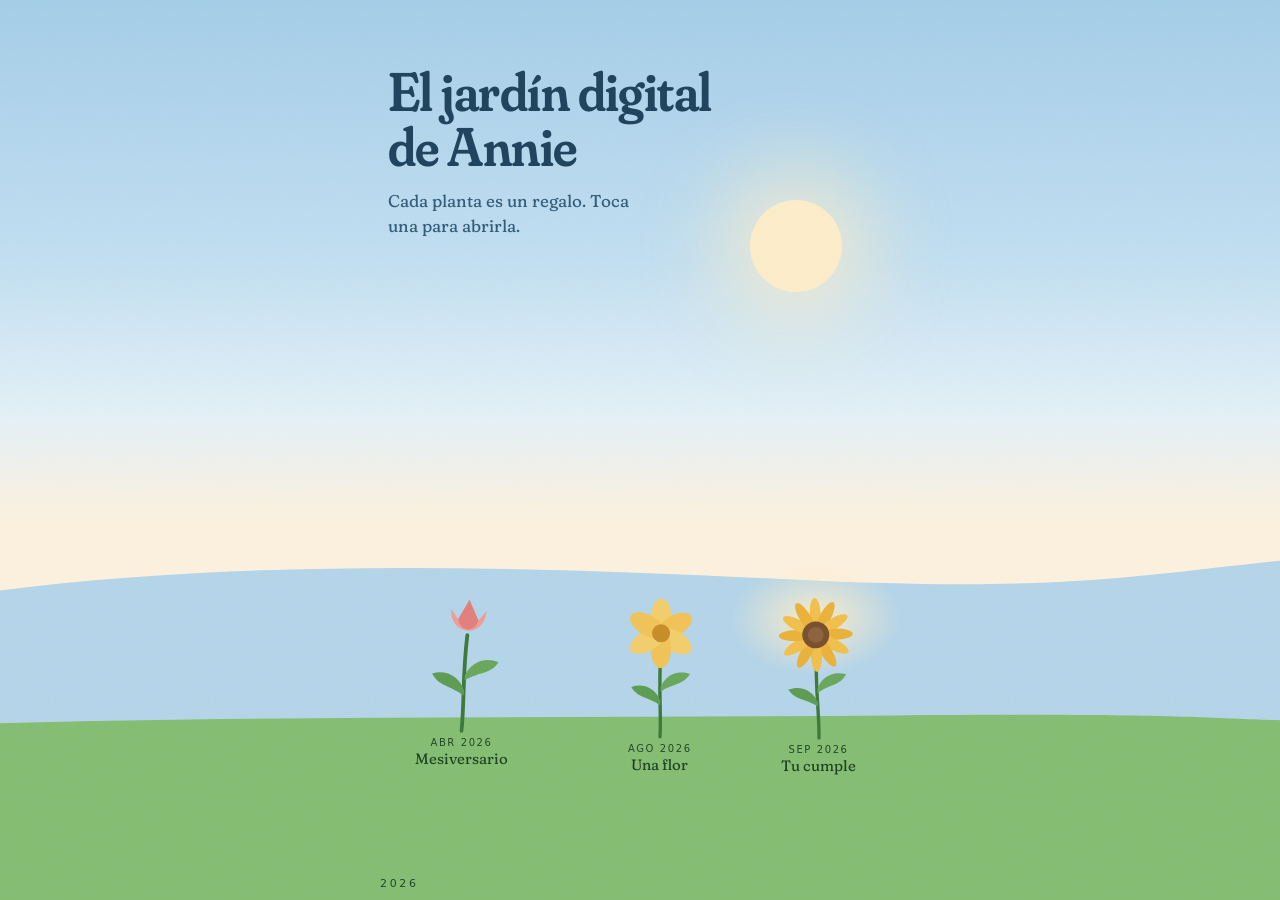
==== commit 8c0ed56c: "El jardín digital de Annie: portada con todos los regalos La raíz pasa a ser el jardín: una planta p" ====
--- a/index.html
+++ b/index.html
@@ -3,176 +3,104 @@
 <head>
 <meta charset="utf-8">
 <meta name="viewport" content="width=device-width, initial-scale=1, viewport-fit=cover">
-<title>Para Annie</title>
+<title>El jardín digital de Annie</title>
 
-<!-- El preview del enlace no revela nada a propósito: si WhatsApp mostrara el
-     mensaje o las fotos en el chat, abrir la página ya no descubriría nada. -->
-<meta name="description" content="tócala.">
+<!-- El preview del enlace habla del jardín, nunca de un regalo concreto:
+     cada regalo nuevo se manda con su propio enlace y su sorpresa intacta. -->
+<meta name="description" content="Todos tus regalos, en un solo lugar.">
 <meta property="og:type" content="website">
-<meta property="og:title" content="Para Annie">
-<meta property="og:description" content="tócala.">
-<meta property="og:image" content="https://juandi9585.github.io/annie/assets/preview.jpg">
-<meta property="og:image:type" content="image/jpeg">
-<meta property="og:image:width" content="1200">
-<meta property="og:image:height" content="630">
+<meta property="og:title" content="El jardín digital de Annie">
+<meta property="og:description" content="Todos tus regalos, en un solo lugar.">
 <meta property="og:url" content="https://juandi9585.github.io/annie/">
-<meta name="twitter:card" content="summary_large_image">
 <meta name="theme-color" content="#a6cfe9">
 
 <link rel="icon" href="assets/icon.svg" type="image/svg+xml">
-<!-- La tipografía es del propio dominio: precargarla evita que el mensaje
-     aparezca un instante con la serif del sistema y salte al asentarse. -->
 <link rel="preload" href="assets/fonts/fraunces-display.woff2" as="font" type="font/woff2" crossorigin>
 <link rel="preload" href="assets/fonts/fraunces-texto.woff2" as="font" type="font/woff2" crossorigin>
-<link rel="stylesheet" href="styles.css">
+<link rel="stylesheet" href="jardin.css">
 </head>
 <body>
 
-<main class="escena" id="escena">
+<main class="pagina">
 
-  <!-- Cielo, sol, lomas y tierra: decoración pura, sin nada que leer ni tocar.
-       El sol va antes que la loma lejana porque tiene que quedar detrás. -->
+  <header class="cabecera">
+    <h1>El jardín digital de Annie</h1>
+    <p>Cada planta es un regalo. Toca una para abrirla.</p>
+  </header>
+
   <div class="sol" aria-hidden="true"></div>
-  <div class="loma loma--lejos" aria-hidden="true"></div>
 
-  <!-- La flor vive por debajo de la tierra en el orden de pintado: su base
-       queda oculta tras la loma cercana, así el tallo sale del suelo en vez
-       de estar apoyado encima. -->
-  <div class="flor" id="flor" aria-hidden="true"></div>
-
-  <div class="loma loma--cerca" aria-hidden="true"></div>
-  <div class="monticulo" id="monticulo" aria-hidden="true"></div>
-
-  <!-- La luz del suelo. Va suelta y no dentro del botón porque tiene que
-       seguir ahí cuando la semilla ya se ha hundido: a partir de la primera
-       foto, lo que se carga a cada toque es la tierra. -->
-  <div class="brillo" aria-hidden="true"></div>
-
-  <button class="semilla" id="semilla" type="button">
-    <span class="semilla__cuerpo" aria-hidden="true"></span>
-    <span class="visually-hidden">Tocar la semilla</span>
-  </button>
-
-  <!-- Toma el relevo cuando la semilla se hunde: a partir de ahí vale tocar
-       en cualquier parte de la pantalla. -->
-  <button class="toque" id="toque" type="button" hidden>
-    <span class="visually-hidden" id="toqueTexto">Tocar otra vez</span>
-  </button>
-
-  <p class="pista" id="pista" aria-hidden="true">tócala</p>
-
-  <!-- ══════════════════════════════════════════════════════════════════════
-       LAS FOTOS QUE DISPARA LA SEMILLA.
-
-       Una por fase: salen de la tierra cada tres toques, en este orden. La
-       anterior se va cuando llega la siguiente, así que siempre hay una sola
-       en el cielo.
-
-       Para cambiarlas: pon otro archivo en data-foto. Si añades o quitas
-       <div class="recuerdo">, app.js se adapta solo — pero recuerda que el
-       número de fases (y por tanto de toques) sale de cuántos haya aquí.
-       ═══════════════════════════════════════════════════════════════════ -->
-
-  <div class="recuerdos" id="recuerdos" aria-hidden="true">
-    <div class="recuerdo" data-foto="assets/fotos/01-abrazo.webp"></div>
-    <div class="recuerdo" data-foto="assets/fotos/02-playa.webp"></div>
-    <div class="recuerdo" data-foto="assets/fotos/03-ramo.webp"></div>
-  </div>
-
-  <!-- ══════════════════════════════════════════════════════════════════════
-       EL MENSAJE.  Es lo único de este archivo que hace falta tocar.
-
-       · titulo — corto. Es un grito, no una frase. Dos líneas como mucho.
-       · carta  — aquí caben dos o tres frases sin que se rompa nada: la flor
-                  se encoge sola para dejarles sitio (lo hace ajustarFlor()
-                  en app.js). Si te alargas mucho más, la flor toca su tamaño
-                  mínimo y el texto empieza a acercársele: esa es la señal de
-                  que el resto va en el jardín, no aquí.
-       · &nbsp; — espacio que no se parte. "10&nbsp;meses" evita que el 10 se
-                  quede solo al final de una línea. Úsalo donde te moleste el
-                  corte.
-       · Puedes añadir más párrafos <p class="carta">: entran escalonados,
-         uno detrás de otro, sin tocar CSS ni JS.
-       ═══════════════════════════════════════════════════════════════════ -->
-
-  <div class="mensaje" id="mensaje" role="status">
-
-    <p class="titulo">¡Felices 10&nbsp;meses, Annie!</p>
-
-    <p class="carta">Te adoro bebi, eres lo mejor que me ha pasado en la vida.</p>
-
-  </div>
-
-  <!-- ═══════════════════════════ fin del mensaje ══════════════════════ -->
-
-  <!-- Aparece cuando el mensaje ya está puesto, y sólo entonces se desbloquea
-       el scroll: hasta ese momento la página es una sola pantalla. -->
-  <a class="bajar" id="bajar" href="#jardin" hidden>
-    <span>hay más</span>
-    <span class="bajar__flecha" aria-hidden="true"></span>
-  </a>
+  <!-- Aquí crece el jardín: lo dibuja jardin.js a partir de la lista de
+       abajo, una franja de césped por año, el más nuevo delante. -->
+  <div class="loma" id="loma"></div>
 
 </main>
 
+<!-- La polaroid que sube al tocar una planta. -->
+<dialog class="polaroid" id="polaroid" aria-labelledby="polaroidNombre">
+  <form method="dialog" class="polaroid__cerrar">
+    <button type="submit" aria-label="Volver al jardín"></button>
+  </form>
+  <img class="polaroid__foto" id="polaroidFoto" alt="" hidden>
+  <p class="polaroid__fecha" id="polaroidFecha"></p>
+  <h2 class="polaroid__nombre" id="polaroidNombre"></h2>
+  <p class="polaroid__frase" id="polaroidFrase" hidden></p>
+  <a class="polaroid__abrir" id="polaroidAbrir" href="#">Abrir el regalo</a>
+</dialog>
 
 <!-- ════════════════════════════════════════════════════════════════════════
-     EL JARDÍN.  La segunda pantalla, bajo tierra: lo que hay debajo de la
-     flor son los recuerdos que la alimentaron.
+     LOS REGALOS.  Lo único que hay que tocar para sembrar uno nuevo.
 
-     Para cambiar las fotos: edita esta lista. Cada una necesita las dos
-     versiones que genera tools/fotos.py — la -mini para la rejilla y la
-     grande en data-grande, que sólo se descarga si Annie la toca.
+     Copia una de las entradas, pon una coma entre entradas, y rellena:
+
+       fecha     "AAAA-MM-DD". Decide en qué año (franja) crece y su orden.
+       nombre    Lo que se lee bajo la planta y en la polaroid.
+       enlace    Adónde lleva "Abrir el regalo". Una carpeta de este sitio
+                 ("aniversario/") o una web de fuera ("https://...").
+       recuerdo  (sólo si el enlace es de fuera) la carpeta de este sitio con
+                 la copia que no depende de nadie. El jardín la ofrece si la
+                 web de fuera algún día deja de existir.
+       especie   tulipan · flor · girasol · lavanda · margarita · rosa ·
+                 campanilla. Cuál le toca a cada regalo lo eliges tú.
+       foto      (opcional) la foto de la polaroid, relativa a esta carpeta.
+       frase     (opcional) una línea bajo el nombre, en la polaroid.
+
+     La planta más nueva brilla sola: no hay que marcarla. La posición de
+     cada planta sale de su fecha y su nombre, así que no cambia entre
+     visitas ni al añadir otras.
      ════════════════════════════════════════════════════════════════════ -->
-
-<!-- inert además de aria-hidden: aria-hidden no impide tabular hasta las
-     fotos, e ir a parar con el teclado a una pantalla que todavía no
-     existe sería un buen destrozo de la sorpresa. -->
-<section class="jardin" id="jardin" aria-hidden="true" inert>
-
-  <!-- Esta frase la escribí yo de relleno: cámbiala por la tuya. El <br>
-       fuerza el corte de línea donde quieras. -->
-  <p class="jardin__intro">Que emoción pensar en todas<br>las cosas divertidas que haremos juntos</p>
-
-  <!-- El orden importa en dos sitios: la primera abre (el ramo amarillo, que
-       rima con la flor de arriba) y la ÚLTIMA cierra — si son impares, la que
-       queda sola se centra y sale más grande. Por eso ahí va una buena. -->
-  <ul class="jardin__rejilla">
-    <li><button class="copia" type="button" data-grande="assets/fotos/03-ramo.webp">
-      <img src="assets/fotos/03-ramo-mini.webp" alt="Annie y yo con un ramo de flores amarillas" width="400" height="500" loading="lazy"></button></li>
-    <li><button class="copia" type="button" data-grande="assets/fotos/01-abrazo.webp">
-      <img src="assets/fotos/01-abrazo-mini.webp" alt="Annie y yo abrazados" width="400" height="500" loading="lazy"></button></li>
-    <li><button class="copia" type="button" data-grande="assets/fotos/02-playa.webp">
-      <img src="assets/fotos/02-playa-mini.webp" alt="Annie y yo en la playa" width="400" height="500" loading="lazy"></button></li>
-    <li><button class="copia" type="button" data-grande="assets/fotos/05-sushi.webp">
-      <img src="assets/fotos/05-sushi-mini.webp" alt="Annie y yo con una torre de sushi" width="400" height="500" loading="lazy"></button></li>
-    <li><button class="copia" type="button" data-grande="assets/fotos/06-gorros.webp">
-      <img src="assets/fotos/06-gorros-mini.webp" alt="Annie y yo con gorros de red" width="400" height="500" loading="lazy"></button></li>
-    <li><button class="copia" type="button" data-grande="assets/fotos/08-helados.webp">
-      <img src="assets/fotos/08-helados-mini.webp" alt="Annie y yo con helados" width="400" height="500" loading="lazy"></button></li>
-    <li><button class="copia" type="button" data-grande="assets/fotos/07-noche.webp">
-      <img src="assets/fotos/07-noche-mini.webp" alt="Annie y yo de noche" width="400" height="500" loading="lazy"></button></li>
-    <li><button class="copia" type="button" data-grande="assets/fotos/09-juntos.webp">
-      <img src="assets/fotos/09-juntos-mini.webp" alt="Annie y yo juntos" width="400" height="500" loading="lazy"></button></li>
-    <li><button class="copia" type="button" data-grande="assets/fotos/04-vestido.webp">
-      <img src="assets/fotos/04-vestido-mini.webp" alt="Annie y yo abrazados, ella de vestido lila" width="400" height="500" loading="lazy"></button></li>
-  </ul>
-
-</section>
-
-<!-- ═══════════════════════════ fin del jardín ═══════════════════════════ -->
-
-
-<!-- La foto a pantalla completa. Vacío hasta que Annie toca una copia. -->
-<div class="lupa" id="lupa" hidden>
-  <button class="lupa__cerrar" id="lupaCerrar" type="button">
-    <span class="visually-hidden">Cerrar la foto</span>
-  </button>
-  <img class="lupa__foto" id="lupaFoto" alt="">
-</div>
+<script type="application/json" id="regalos">
+[
+  {
+    "fecha": "2026-04-18",
+    "nombre": "Mesiversario",
+    "enlace": "mesiversario/",
+    "especie": "tulipan",
+    "foto": "assets/portada/mesiversario.webp",
+    "frase": "¿Quieres saber cuánto te amo?"
+  },
+  {
+    "fecha": "2026-08-18",
+    "nombre": "Una flor",
+    "enlace": "flor/",
+    "especie": "flor",
+    "foto": "assets/fotos/03-ramo.webp",
+    "frase": "¡Felices 10 meses, Annie!"
+  },
+  {
+    "fecha": "2026-09-22",
+    "nombre": "Tu cumple",
+    "enlace": "cumple/recuerdo/",
+    "especie": "girasol",
+    "foto": "assets/portada/cumple.webp",
+    "frase": "¡Feliz cumpleaños, Annie!"
+  }
+]
+</script>
+<!-- ═══════════════════════════ fin de los regalos ═══════════════════════ -->
 
 <div class="grano" aria-hidden="true"></div>
 
-<script src="vendor/lottie.min.js"></script>
-<script src="app.js"></script>
+<script src="jardin.js"></script>
 </body>
 </html>
--- a/jardin.css
+++ b/jardin.css
@@ -0,0 +1,456 @@
+/* El jardín digital de Annie — la portada.
+   El mundo es el de la flor (cielo, sol, papel con grano, Fraunces); lo único
+   nuevo es el césped, que aquí es verde de verdad. */
+
+:root {
+  --cielo-cenit:  #a6cfe9;
+  --cielo-medio:  #c3e0f2;
+  --cielo-bajo:   #e6f2f8;
+  --calor:        #fdf2df;
+  --bruma:        #b6d6ea;
+  --sol:          #fdeecb;
+  --tinta:        #21455f;
+  --tinta-suave:  #355d7a;
+  --papel:        #fdfcf8;
+  --cesped:       #86bf74;   /* la franja de delante; las de atrás se aclaran hacia la bruma */
+  --cesped-tinta: #1f4424;   /* lo que se escribe sobre el césped */
+  --cesped-dato:  #22492a;
+  --miel:         #e8b53f;
+}
+
+/* Las mismas instancias estáticas de Fraunces que la flor (ver flor/styles.css). */
+@font-face {
+  font-family: "Fraunces Display";
+  src: url("assets/fonts/fraunces-display.woff2") format("woff2");
+  font-weight: 600;
+  font-style: normal;
+  font-display: swap;
+  unicode-range: U+0000-00FF, U+0131, U+0152-0153, U+02BB-02BC, U+02C6, U+02DA,
+                 U+02DC, U+0304, U+0308, U+0329, U+2000-206F, U+20AC, U+2122,
+                 U+2191, U+2193, U+2212, U+2215, U+FEFF, U+FFFD;
+}
+@font-face {
+  font-family: "Fraunces Display";
+  src: url("assets/fonts/fraunces-display-ext.woff2") format("woff2");
+  font-weight: 600;
+  font-style: normal;
+  font-display: swap;
+  unicode-range: U+0100-02BA, U+02BD-02C5, U+02C7-02CC, U+02CE-02D7, U+02DD-02FF,
+                 U+0304, U+0308, U+0329, U+1D00-1DBF, U+1E00-1E9F, U+1EF2-1EFF,
+                 U+2020, U+20A0-20AB, U+20AD-20C0, U+2113, U+2C60-2C7F, U+A720-A7FF;
+}
+@font-face {
+  font-family: "Fraunces Texto";
+  src: url("assets/fonts/fraunces-texto.woff2") format("woff2");
+  font-weight: 400;
+  font-style: normal;
+  font-display: swap;
+  unicode-range: U+0000-00FF, U+0131, U+0152-0153, U+02BB-02BC, U+02C6, U+02DA,
+                 U+02DC, U+0304, U+0308, U+0329, U+2000-206F, U+20AC, U+2122,
+                 U+2191, U+2193, U+2212, U+2215, U+FEFF, U+FFFD;
+}
+@font-face {
+  font-family: "Fraunces Texto";
+  src: url("assets/fonts/fraunces-texto-ext.woff2") format("woff2");
+  font-weight: 400;
+  font-style: normal;
+  font-display: swap;
+  unicode-range: U+0100-02BA, U+02BD-02C5, U+02C7-02CC, U+02CE-02D7, U+02DD-02FF,
+                 U+0304, U+0308, U+0329, U+1D00-1DBF, U+1E00-1E9F, U+1EF2-1EFF,
+                 U+2020, U+20A0-20AB, U+20AD-20C0, U+2113, U+2C60-2C7F, U+A720-A7FF;
+}
+
+*, *::before, *::after { box-sizing: border-box; }
+
+html {
+  overflow-x: clip;
+  background: var(--cesped);   /* lo que asoma si iOS estira el final de la página */
+  -webkit-text-size-adjust: 100%;
+}
+
+body {
+  margin: 0;
+  min-height: 100dvh;
+  overflow-x: clip;
+  color: var(--tinta);
+  font-family: "Fraunces Texto", "Iowan Old Style", "Palatino Linotype", Palatino, Georgia, serif;
+  background:
+    linear-gradient(180deg,
+      var(--cielo-cenit) 0,
+      var(--cielo-medio) 260px,
+      var(--cielo-bajo) 420px,
+      var(--calor) 520px,
+      var(--calor) 100%);
+}
+
+::selection { background: rgba(232, 181, 63, 0.4); color: var(--tinta); }
+
+.sans {
+  font-family: ui-sans-serif, system-ui, -apple-system, "Segoe UI", sans-serif;
+}
+
+/* ── El cielo ──────────────────────────────────────────────────────────── */
+
+.pagina {
+  position: relative;
+  max-width: 560px;
+  margin: 0 auto;
+  min-height: 100dvh;
+  display: flex;
+  flex-direction: column;
+}
+
+.cabecera {
+  position: relative;
+  z-index: 2;
+  padding: calc(64px + env(safe-area-inset-top)) 28px 0;
+}
+
+.cabecera h1 {
+  margin: 0;
+  max-width: 11ch;
+  font-family: "Fraunces Display", "Iowan Old Style", "Palatino Linotype", Georgia, serif;
+  font-weight: 600;
+  font-size: clamp(2.5rem, 11vw, 3.4rem);
+  line-height: 1.02;
+  letter-spacing: -0.01em;
+  text-wrap: balance;
+}
+
+.cabecera p {
+  margin: 14px 0 0;
+  max-width: 24ch;
+  font-size: 1.0625rem;
+  line-height: 1.45;
+  color: var(--tinta-suave);
+}
+
+.sol {
+  position: absolute;
+  top: calc(200px + env(safe-area-inset-top));
+  right: 14%;
+  width: 92px;
+  height: 92px;
+  border-radius: 50%;
+  background: var(--sol);
+  box-shadow: 0 0 80px 30px rgba(253, 238, 203, 0.7);
+  pointer-events: none;
+}
+
+/* ── La loma: una franja por año ───────────────────────────────────────── */
+
+.loma {
+  position: relative;
+  flex: 1;
+  display: flex;
+  flex-direction: column;
+  justify-content: flex-end;
+  margin-top: 40px;
+}
+
+/* ── Perspectiva (muchos años): escena fija y cámara al deslizar ───────── */
+
+.pagina--perspectiva { display: block; }
+html:has(.pagina--perspectiva) { scroll-snap-type: y mandatory; }
+.ancla { position: absolute; left: 0; width: 1px; height: 1px; scroll-snap-align: start; }
+
+.escena {
+  position: sticky;
+  top: 0;
+  height: 100dvh;
+  /* el cielo va con la escena, no con la página (que ahora es larguísima) */
+  background: linear-gradient(180deg,
+    var(--cielo-cenit) 0, var(--cielo-medio) 260px, var(--cielo-bajo) 420px, var(--calor) 520px, var(--calor) 100%);
+  display: flex;
+  flex-direction: column;
+  overflow: hidden;
+}
+.pagina--perspectiva .loma {
+  flex: 1;
+  margin-top: 24px;
+  background: #b6d6ea;   /* bruma: los años que se alejan se disuelven en ella */
+}
+/* el horizonte: una loma de bruma donde se pierden los años lejanos */
+.pagina--perspectiva .loma::before {
+  content: "";
+  position: absolute;
+  left: 50%;
+  top: -10px;
+  width: 160vw;
+  height: 56px;
+  transform: translateX(-50%);
+  background: #b6d6ea;
+  border-radius: 50% 50% 0 0 / 100% 100% 0 0;
+}
+.pagina--perspectiva .franja__plantas {
+  position: absolute;
+  inset: 0;
+  transform-origin: 50% 0;
+}
+.pagina--perspectiva .franja {
+  position: absolute;
+  top: 0;
+  left: 0;
+  right: 0;
+  transform-origin: 50% 0;
+  will-change: transform, opacity;
+}
+.pagina--perspectiva .franja,
+.pagina--perspectiva .franja + .franja { margin: 0; }
+.pagina--perspectiva .franja__anio { display: none; }
+.pagina--perspectiva .planta__fecha,
+.pagina--perspectiva .planta__nombre { opacity: 0; transition: opacity 0.3s ease; }
+.pagina--perspectiva .franja--enfocada .planta__fecha,
+.pagina--perspectiva .franja--enfocada .planta__nombre { opacity: 1; }
+
+.escena__anio {
+  position: absolute;
+  left: 22px;
+  bottom: calc(16px + env(safe-area-inset-bottom));
+  z-index: 2000;
+  margin: 0;
+  font-family: "Fraunces Display", "Iowan Old Style", Georgia, serif;
+  font-weight: 600;
+  font-size: 1.75rem;
+  color: var(--cesped-tinta);
+}
+.escena__pista {
+  position: absolute;
+  right: 22px;
+  bottom: calc(22px + env(safe-area-inset-bottom));
+  z-index: 2000;
+  margin: 0;
+  max-width: 17ch;
+  text-align: right;
+  font-family: ui-sans-serif, system-ui, -apple-system, "Segoe UI", sans-serif;
+  font-size: 12px;
+  line-height: 1.35;
+  color: var(--cesped-tinta);
+  transition: opacity 0.4s ease;
+}
+.escena__pista--oculta { opacity: 0; }
+
+.lejania {
+  position: absolute;
+  left: 50%;
+  bottom: 0;
+  width: 100vw;
+  transform: translateX(-50%);
+  pointer-events: none;
+}
+.lejania svg { display: block; width: 100%; height: 100%; }
+
+/* Las franjas se solapan: la parte de arriba de cada una es cielo
+   transparente, y no debe robarle los toques a las plantas de detrás. */
+.franja {
+  position: relative;
+  pointer-events: none;
+  /* el alto lo pone jardin.js según cuántas filas tiene el año */
+}
+.franja + .franja { margin-top: calc(var(--solape, 40px) * -1); }
+.planta { pointer-events: auto; }
+
+/* El césped llega de borde a borde aunque el jardín vaya centrado. */
+.franja__cesped {
+  position: absolute;
+  left: 50%;
+  bottom: 0;
+  width: 100vw;
+  transform: translateX(-50%);
+  overflow: hidden;   /* la loma se dibuja un poco más ancha que su caja */
+}
+
+.franja__anio {
+  position: absolute;
+  left: 20px;
+  bottom: 10px;
+  z-index: 3;
+  margin: 0;
+  font-family: ui-sans-serif, system-ui, -apple-system, "Segoe UI", sans-serif;
+  font-size: 11px;
+  letter-spacing: 0.24em;
+  color: var(--cesped-dato);
+}
+
+.franja__plantas {
+  list-style: none;
+  margin: 0;
+  padding: 0;
+}
+
+/* ── Una planta ────────────────────────────────────────────────────────── */
+
+.planta {
+  position: absolute;
+  display: flex;
+  flex-direction: column;
+  align-items: center;
+  text-decoration: none;
+  color: var(--cesped-tinta);
+  -webkit-tap-highlight-color: transparent;
+  border-radius: 14px;
+  /* left, top, ancho y giro los pone jardin.js */
+}
+.planta:focus-visible { outline: 3px solid var(--tinta); outline-offset: 4px; }
+
+.planta__tallo {
+  display: block;
+  transform-origin: 50% 100%;
+  transition: transform 0.35s cubic-bezier(0.22, 1, 0.36, 1);
+}
+.planta:hover .planta__tallo { transform: rotate(var(--mece, 3deg)); }
+.planta:active .planta__tallo { transform: scale(0.96); }
+
+.planta svg { display: block; width: 100%; height: 100%; overflow: visible; }
+
+.planta__fecha {
+  margin-top: 6px;
+  font-family: ui-sans-serif, system-ui, -apple-system, "Segoe UI", sans-serif;
+  font-size: 10px;
+  letter-spacing: 0.16em;
+  text-transform: uppercase;
+  color: var(--cesped-dato);
+  white-space: nowrap;
+}
+.planta__nombre {
+  margin-top: 2px;
+  font-size: 15px;
+  line-height: 1.15;
+  text-align: center;
+  text-wrap: balance;
+}
+
+/* La más nueva: el mismo halo de la semilla de la flor, respirando. */
+.planta--nueva .planta__tallo::before {
+  content: "";
+  position: absolute;
+  left: -45%;
+  right: -45%;
+  top: -12%;
+  height: 72%;
+  border-radius: 50%;
+  background: radial-gradient(closest-side, rgba(253, 238, 203, 0.95), rgba(253, 238, 203, 0));
+  animation: respira 3.6s ease-in-out infinite;
+  z-index: -1;
+}
+.planta--nueva .planta__tallo { position: relative; }
+@keyframes respira {
+  0%, 100% { opacity: 0.7; transform: scale(0.94); }
+  50%      { opacity: 1;   transform: scale(1.04); }
+}
+
+/* ── La polaroid ───────────────────────────────────────────────────────── */
+
+.polaroid {
+  width: min(100% - 40px, 380px);
+  max-height: calc(100dvh - 48px);
+  overflow: auto;
+  margin: auto;
+  padding: 18px 18px 22px;
+  border: 0;
+  border-radius: 6px;
+  background: var(--papel);
+  color: var(--tinta);
+  box-shadow: 0 24px 60px rgba(33, 69, 95, 0.35);
+  rotate: -1.2deg;
+}
+.polaroid::backdrop { background: rgba(33, 69, 95, 0.32); }
+.polaroid[open] { animation: sube 0.5s cubic-bezier(0.22, 1, 0.36, 1); }
+.polaroid[open]::backdrop { animation: aparece 0.4s ease-out; }
+@keyframes sube {
+  from { opacity: 0; transform: translateY(40px) rotate(2deg); }
+  to   { opacity: 1; transform: none; }
+}
+@keyframes aparece { from { opacity: 0; } }
+
+.polaroid__cerrar { position: absolute; top: 6px; right: 6px; margin: 0; z-index: 1; }
+.polaroid__cerrar button {
+  width: 44px;
+  height: 44px;
+  border: 0;
+  border-radius: 50%;
+  background: rgba(253, 252, 248, 0.88);
+  cursor: pointer;
+  position: relative;
+}
+.polaroid__cerrar button::before,
+.polaroid__cerrar button::after {
+  content: "";
+  position: absolute;
+  left: 13px;
+  top: 21px;
+  width: 18px;
+  height: 2px;
+  border-radius: 1px;
+  background: var(--tinta);
+  transform: rotate(45deg);
+}
+.polaroid__cerrar button::after { transform: rotate(-45deg); }
+.polaroid__cerrar button:focus-visible { outline: 3px solid var(--tinta); outline-offset: 2px; }
+
+.polaroid__foto {
+  display: block;
+  width: 100%;
+  aspect-ratio: 4 / 5;
+  object-fit: cover;
+  background: var(--cielo-bajo);
+  margin-bottom: 16px;
+}
+
+.polaroid__fecha {
+  margin: 0 4px;
+  font-family: ui-sans-serif, system-ui, -apple-system, "Segoe UI", sans-serif;
+  font-size: 11px;
+  letter-spacing: 0.2em;
+  text-transform: uppercase;
+  color: var(--tinta-suave);
+}
+.polaroid__nombre {
+  margin: 6px 4px 0;
+  font-family: "Fraunces Display", "Iowan Old Style", Georgia, serif;
+  font-weight: 600;
+  font-size: 2rem;
+  line-height: 1.05;
+}
+.polaroid__frase {
+  margin: 6px 4px 0;
+  font-size: 1.0625rem;
+  color: var(--tinta-suave);
+}
+
+.polaroid__abrir {
+  display: block;
+  margin-top: 18px;
+  padding: 15px 18px;
+  border-radius: 999px;
+  background: var(--tinta);
+  color: var(--papel);
+  text-align: center;
+  text-decoration: none;
+  font-family: ui-sans-serif, system-ui, -apple-system, "Segoe UI", sans-serif;
+  font-size: 15px;
+  font-weight: 600;
+  letter-spacing: 0.02em;
+  -webkit-tap-highlight-color: transparent;
+}
+.polaroid__abrir:hover { background: #2b5675; }
+.polaroid__abrir:focus-visible { outline: 3px solid var(--tinta); outline-offset: 3px; }
+
+/* ── El grano del papel, igual que en la flor ─────────────────────────── */
+
+.grano {
+  position: fixed;
+  inset: 0;
+  pointer-events: none;
+  z-index: 10;
+  opacity: 0.06;
+  mix-blend-mode: multiply;
+  background-image: url("data:image/svg+xml,%3Csvg xmlns='http://www.w3.org/2000/svg' width='160' height='160'%3E%3Cfilter id='g'%3E%3CfeTurbulence type='fractalNoise' baseFrequency='0.9' numOctaves='2' stitchTiles='stitch'/%3E%3C/filter%3E%3Crect width='100%25' height='100%25' filter='url(%23g)'/%3E%3C/svg%3E");
+}
+
+@media (prefers-reduced-motion: reduce) {
+  .planta__tallo { transition: none; }
+  .planta:hover .planta__tallo { transform: none; }
+  .planta--nueva .planta__tallo::before { animation: none; opacity: 0.85; }
+  .polaroid[open], .polaroid[open]::backdrop { animation: none; }
+}
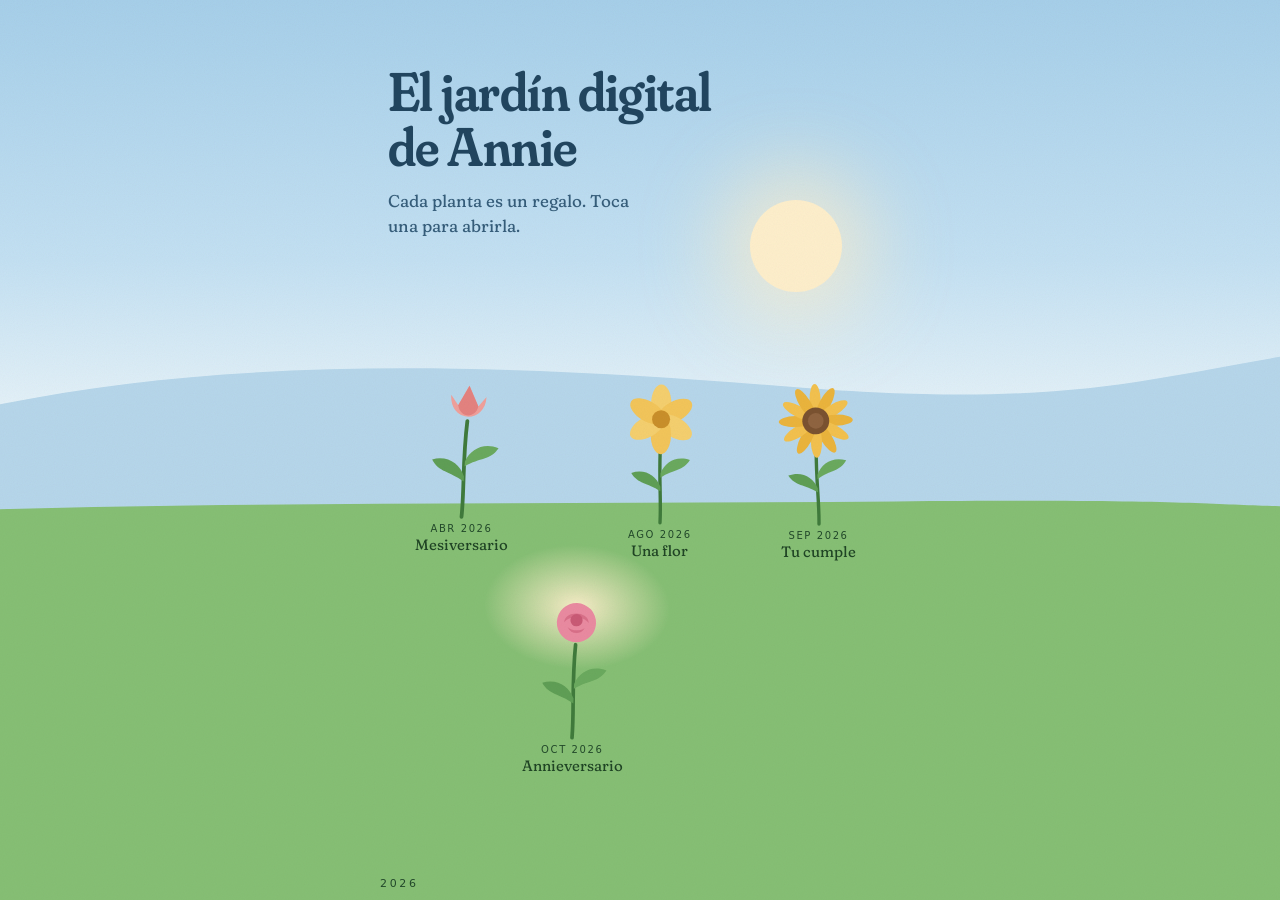
==== commit 94d42c9e: "Annieversario: Together in every universe Constelaciones sobre La noche estrellada pintada en canvas" ====
--- a/index.html
+++ b/index.html
@@ -94,6 +94,14 @@
     "especie": "girasol",
     "foto": "assets/portada/cumple.webp",
     "frase": "¡Feliz cumpleaños, Annie!"
+  },
+  {
+    "fecha": "2026-10-18",
+    "nombre": "Annieversario",
+    "enlace": "annieversario/",
+    "especie": "rosa",
+    "foto": "assets/portada/annieversario.webp",
+    "frase": "Together in every universe"
   }
 ]
 </script>
